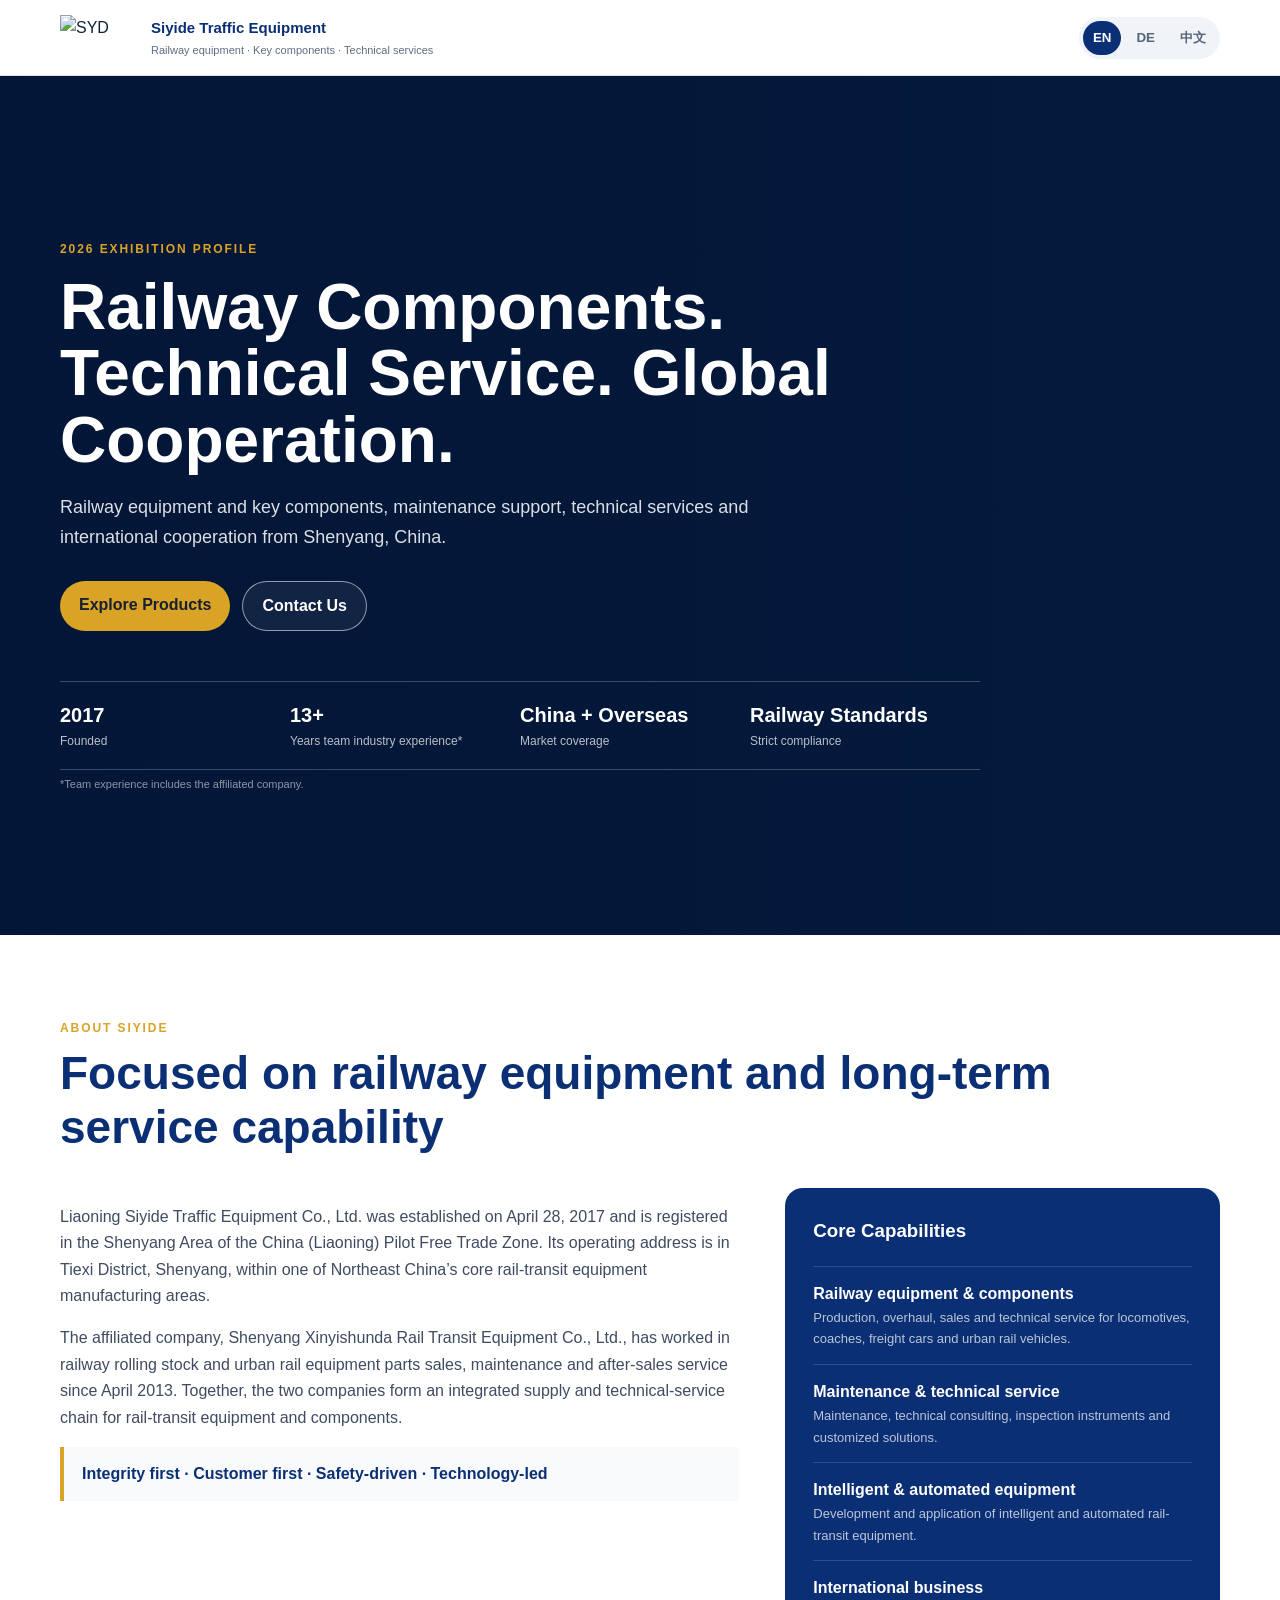
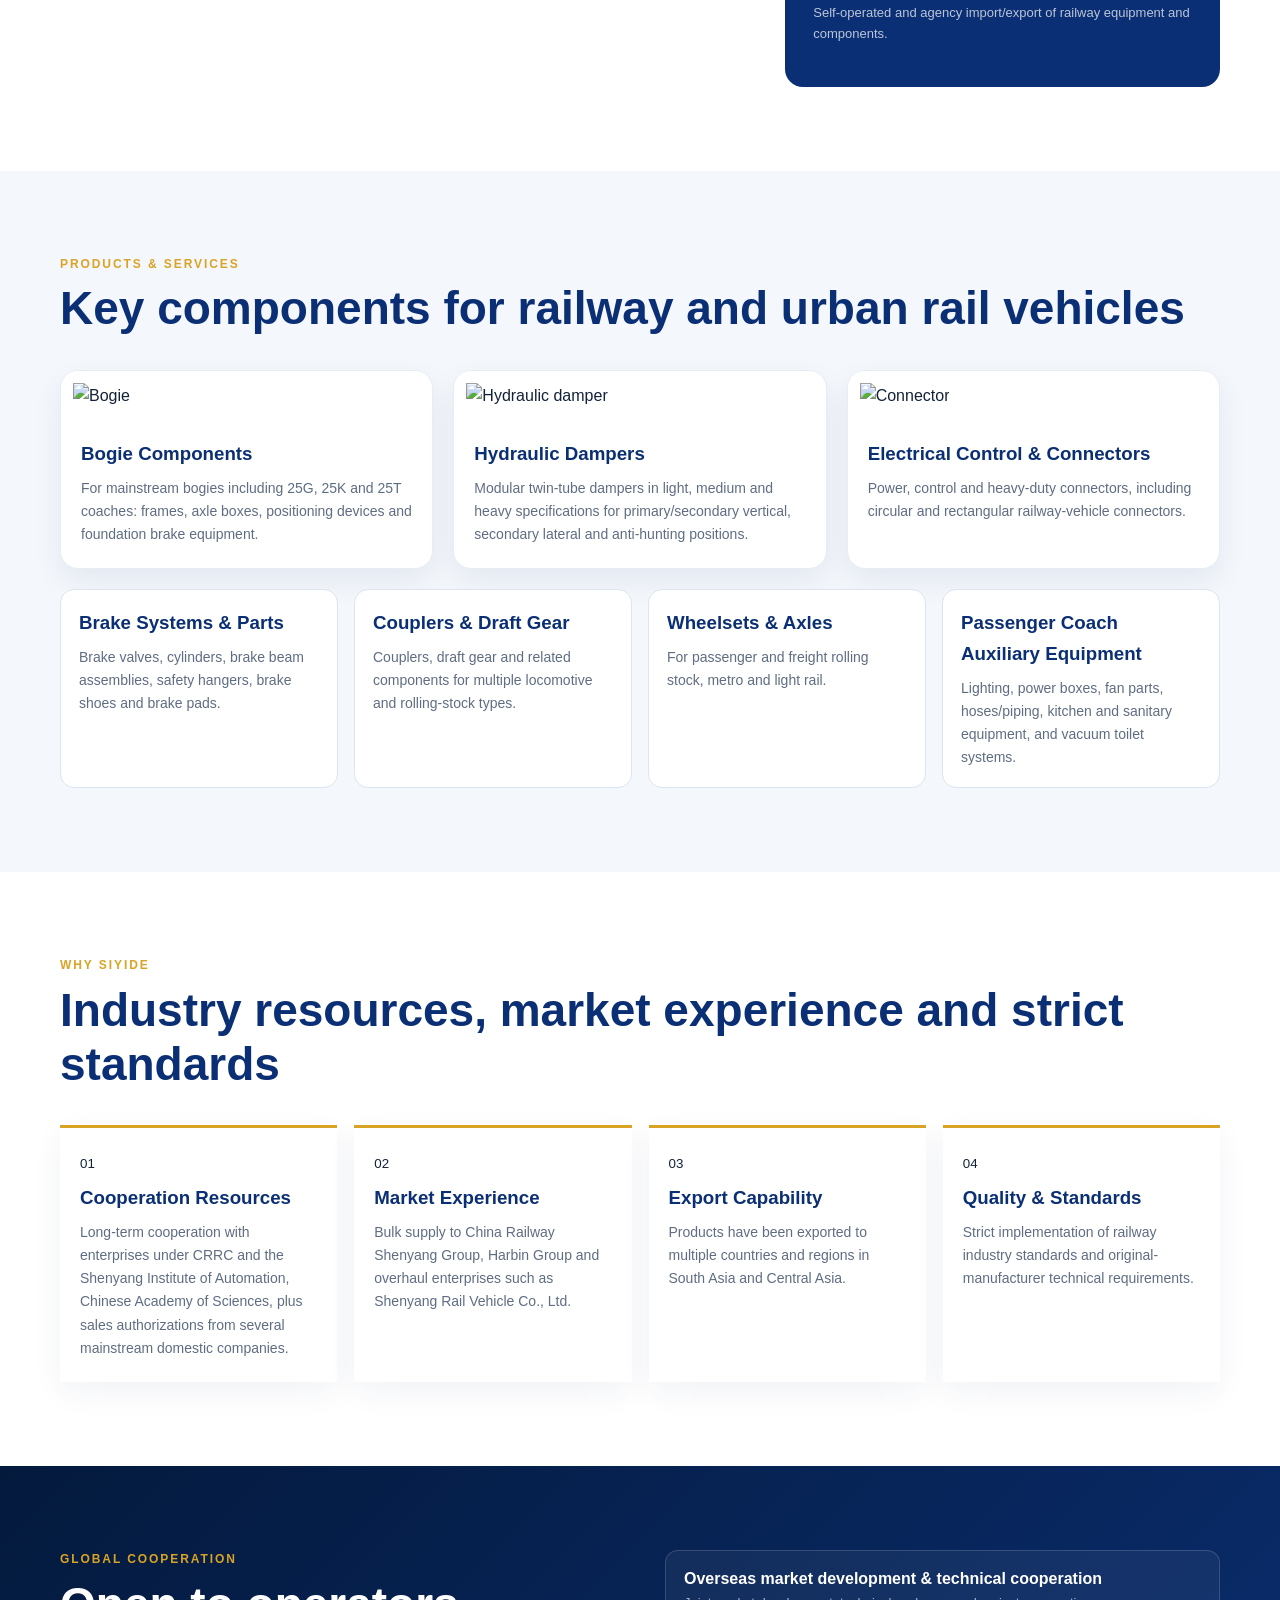
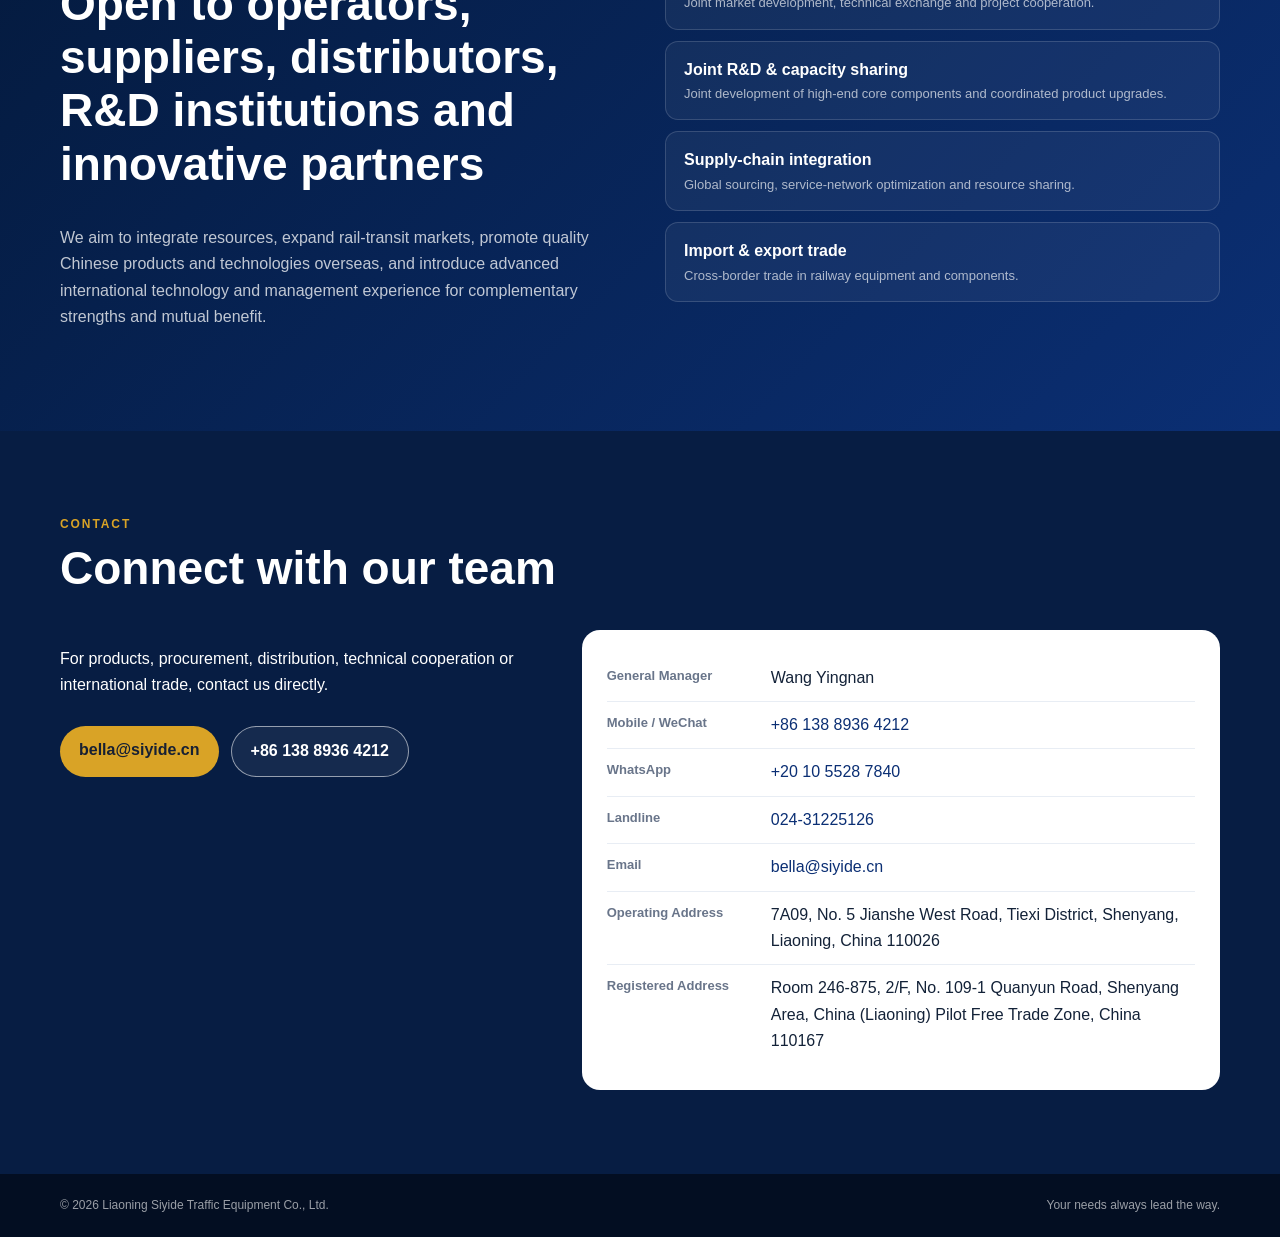
==== expo-siyide-v2/index.html @ 3aad47e4 "Create fully redesigned trilingual Siyide expo preview" ====
<!doctype html><html lang="en"><head><meta charset="utf-8"><meta name="viewport" content="width=device-width,initial-scale=1"><meta name="description" content="Liaoning Siyide Transportation Equipment Co., Ltd. exhibition microsite"><title>SYD | Exhibition Microsite</title><style>:root{--navy:#0b2f74;--navy-deep:#071a43;--gold:#d9a326;--soft:#f4f7fb;--line:#dce4f0;--ink:#132238;--muted:#5f6d82;--white:#fff;--radius:22px;--shadow:0 18px 48px rgba(10,36,84,.10)}*{box-sizing:border-box}html{scroll-behavior:smooth}body{margin:0;font-family:Arial,"Segoe UI","Noto Sans",sans-serif;color:var(--ink);line-height:1.65;background:#fff}a{color:inherit;text-decoration:none}.wrap{width:min(1160px,calc(100% - 40px));margin:auto}.top{height:76px;position:sticky;top:0;z-index:30;display:flex;align-items:center;justify-content:space-between;padding:0 max(20px,calc((100vw - 1160px)/2));background:rgba(255,255,255,.94);backdrop-filter:blur(14px);border-bottom:1px solid var(--line)}.brand{display:flex;align-items:center;gap:13px}.brand img{width:78px;height:46px;object-fit:contain}.brand strong{display:block;color:var(--navy);font-size:15px}.brand small{display:block;color:var(--muted);font-size:11px}.langs{display:flex;gap:5px;background:#f0f3f8;padding:4px;border-radius:999px}.langs button{border:0;background:transparent;padding:8px 10px;border-radius:999px;font-weight:700;color:#56647a;cursor:pointer}.langs button.active{background:var(--navy);color:#fff}.hero{min-height:690px;position:relative;display:flex;align-items:center;color:#fff;background:var(--navy2,#041a3d);overflow:hidden}.hero:before{content:"";position:absolute;inset:0;background:url('assets/hero.jpg') center/cover no-repeat}.hero:after{content:"";position:absolute;inset:0;background:linear-gradient(90deg,rgba(3,22,55,.92),rgba(3,22,55,.70) 45%,rgba(3,22,55,.12) 82%)}.hero .wrap{position:relative;z-index:2;padding:80px 0 55px}.eyebrow,.kicker{font-size:12px;letter-spacing:.16em;font-weight:800;color:var(--gold)}h1{font-size:clamp(42px,5vw,70px);line-height:1.04;max-width:780px;margin:14px 0 20px}.lead{max-width:700px;font-size:18px;color:rgba(255,255,255,.86)}.actions{display:flex;gap:12px;flex-wrap:wrap;margin-top:28px}.btn{display:inline-block;padding:11px 19px;border-radius:999px;font-weight:800}.btn.primary{background:var(--gold);color:#172033}.btn.ghost{border:1px solid rgba(255,255,255,.55);color:#fff;background:rgba(255,255,255,.06)}.facts{margin-top:50px;display:grid;grid-template-columns:repeat(4,1fr);max-width:920px;border-top:1px solid rgba(255,255,255,.22);border-bottom:1px solid rgba(255,255,255,.22)}.facts div{padding:17px 12px 17px 0}.facts b,.facts span{display:block}.facts b{font-size:20px}.facts span{font-size:12px;color:rgba(255,255,255,.72)}.note{font-size:11px;color:rgba(255,255,255,.55)}section{padding:84px 0}.soft{background:var(--soft)}.section-head{margin-bottom:34px}.section-head h2{font-size:clamp(30px,4vw,46px);line-height:1.16;color:var(--navy);margin:8px 0 0}.about{display:grid;grid-template-columns:1.25fr .8fr;gap:46px}.about p{color:#3f4b60;font-size:16px}.quote{border-left:4px solid var(--gold);padding:14px 18px;background:#f8fafc;color:var(--navy)!important;font-weight:800}.cap{background:var(--navy);color:#fff;border-radius:18px;padding:28px}.cap h3{margin-top:0}.cap div{padding:14px 0;border-top:1px solid rgba(255,255,255,.15)}.cap b,.cap span{display:block}.cap span{font-size:13px;color:rgba(255,255,255,.72)}.products{display:grid;grid-template-columns:repeat(3,1fr);gap:20px}.product{background:#fff;border:1px solid #e7edf5;border-radius:18px;overflow:hidden;box-shadow:0 12px 30px rgba(8,45,107,.07)}.product img{width:100%;height:235px;object-fit:contain;padding:12px;background:#fff}.product .txt{padding:18px 20px 22px}.product h3,.mini h3{color:var(--navy);margin:0 0 7px}.product p,.mini p{margin:0;color:var(--muted);font-size:14px}.minis{display:grid;grid-template-columns:repeat(4,1fr);gap:16px;margin-top:20px}.mini{background:#fff;border:1px solid var(--line);border-radius:14px;padding:18px}.why{display:grid;grid-template-columns:repeat(4,1fr);gap:17px}.why article{border-top:3px solid var(--gold);padding:22px 20px;background:#fff;box-shadow:0 10px 28px rgba(8,45,107,.06)}.why h3{color:var(--navy);margin:7px 0}.why p{color:var(--muted);font-size:14px;margin:0}.coop{background:linear-gradient(135deg,#041a3d,var(--navy));color:#fff}.coop .section-head h2{color:#fff}.coop-grid{display:grid;grid-template-columns:1fr 1fr;gap:50px}.coop p{color:rgba(255,255,255,.75)}.coop-list div{padding:15px 18px;border:1px solid rgba(255,255,255,.15);border-radius:13px;margin-bottom:11px;background:rgba(255,255,255,.05)}.coop-list b,.coop-list span{display:block}.coop-list span{color:rgba(255,255,255,.66);font-size:13px}.contact{background:#071d43;color:#fff}.contact .section-head h2{color:#fff}.contact-grid{display:grid;grid-template-columns:.85fr 1.15fr;gap:50px}.contact-card{background:#fff;color:var(--ink);border-radius:18px;padding:25px}.contact-card div{display:grid;grid-template-columns:150px 1fr;gap:14px;padding:10px 0;border-bottom:1px solid #e8edf4}.contact-card div:last-child{border-bottom:0}.contact-card b{font-size:13px;color:#69758a}.contact-card a{color:var(--navy)}footer{background:#030e22;color:rgba(255,255,255,.6);padding:22px 0;font-size:12px}.footer{display:flex;justify-content:space-between;gap:20px}@media(max-width:900px){.about,.coop-grid,.contact-grid{grid-template-columns:1fr}.products{grid-template-columns:1fr}.minis,.why{grid-template-columns:repeat(2,1fr)}.facts{grid-template-columns:repeat(2,1fr)}}@media(max-width:620px){.wrap{width:min(100% - 28px,1160px)}.top{height:66px;padding:0 14px}.brand img{width:58px}.brand small{display:none}.brand strong{font-size:12px}.langs button{font-size:12px;padding:7px 8px}.hero{min-height:720px}.hero .wrap{padding:68px 0 42px}h1{font-size:40px}.lead{font-size:16px}.minis,.why{grid-template-columns:1fr}.contact-card div{grid-template-columns:1fr;gap:2px}.footer{flex-direction:column}.hero:before{background-position:64% center}}</style></head><body><header class="top"><a class="brand" href="#top"><img src="assets/logo.jpg" alt="SYD"><span><strong data-t="companyShort">Siyide Traffic Equipment</strong><small data-t="tag">Railway equipment · Key components · Technical services</small></span></a><div class="langs"><button data-lang="en">EN</button><button data-lang="de">DE</button><button data-lang="zh">中文</button></div></header><main id="top"><section class="hero"><div class="wrap"><div class="eyebrow" data-t="expo">2026 EXHIBITION PROFILE</div><h1 data-t="hero">Railway Components.<br>Technical Service. Global Cooperation.</h1><p class="lead" data-t="lead">Railway equipment and key components, maintenance support, technical services and international cooperation from Shenyang, China.</p><div class="actions"><a class="btn primary" href="#products" data-t="productsBtn">Explore Products</a><a class="btn ghost" href="#contact" data-t="contactBtn">Contact Us</a></div><div class="facts"><div><b>2017</b><span data-t="founded">Founded</span></div><div><b>13+</b><span data-t="experience">Years team industry experience*</span></div><div><b data-t="marketsV">China + Overseas</b><span data-t="markets">Market coverage</span></div><div><b data-t="standardsV">Railway Standards</b><span data-t="standards">Strict compliance</span></div></div><small class="note" data-t="factNote">*Team experience includes the affiliated company.</small></div></section><section><div class="wrap"><div class="section-head"><div class="kicker" data-t="aboutK">ABOUT SIYIDE</div><h2 data-t="aboutH">Focused on railway equipment and long-term service capability</h2></div><div class="about"><div><p data-t="about1">Liaoning Siyide Traffic Equipment Co., Ltd. was established on April 28, 2017 and is registered in the Shenyang Area of the China (Liaoning) Pilot Free Trade Zone. Its operating address is in Tiexi District, Shenyang, within one of Northeast China’s core rail-transit equipment manufacturing areas.</p><p data-t="about2">The affiliated company, Shenyang Xinyishunda Rail Transit Equipment Co., Ltd., has worked in railway rolling stock and urban rail equipment parts sales, maintenance and after-sales service since April 2013. Together, the two companies form an integrated supply and technical-service chain for rail-transit equipment and components.</p><p class="quote" data-t="philosophy">Integrity first · Customer first · Safety-driven · Technology-led</p></div><div class="cap"><h3 data-t="capH">Core Capabilities</h3><div><b data-t="cap1">Railway equipment & components</b><span data-t="cap1d">Production, overhaul, sales and technical service for locomotives, coaches, freight cars and urban rail vehicles.</span></div><div><b data-t="cap2">Maintenance & technical service</b><span data-t="cap2d">Maintenance, technical consulting, inspection instruments and customized solutions.</span></div><div><b data-t="cap3">Intelligent & automated equipment</b><span data-t="cap3d">Development and application of intelligent and automated rail-transit equipment.</span></div><div><b data-t="cap4">International business</b><span data-t="cap4d">Self-operated and agency import/export of railway equipment and components.</span></div></div></div></div></section><section class="soft" id="products"><div class="wrap"><div class="section-head"><div class="kicker" data-t="prodK">PRODUCTS & SERVICES</div><h2 data-t="prodH">Key components for railway and urban rail vehicles</h2></div><div class="products"><article class="product"><img src="assets/bogie.jpg" alt="Bogie"><div class="txt"><h3 data-t="bogie">Bogie Components</h3><p data-t="bogieD">For mainstream bogies including 25G, 25K and 25T coaches: frames, axle boxes, positioning devices and foundation brake equipment.</p></div></article><article class="product"><img src="assets/damper.jpg" alt="Hydraulic damper"><div class="txt"><h3 data-t="damper">Hydraulic Dampers</h3><p data-t="damperD">Modular twin-tube dampers in light, medium and heavy specifications for primary/secondary vertical, secondary lateral and anti-hunting positions.</p></div></article><article class="product"><img src="assets/connector.jpg" alt="Connector"><div class="txt"><h3 data-t="connector">Electrical Control & Connectors</h3><p data-t="connectorD">Power, control and heavy-duty connectors, including circular and rectangular railway-vehicle connectors.</p></div></article></div><div class="minis"><article class="mini"><h3 data-t="brake">Brake Systems & Parts</h3><p data-t="brakeD">Brake valves, cylinders, brake beam assemblies, safety hangers, brake shoes and brake pads.</p></article><article class="mini"><h3 data-t="coupler">Couplers & Draft Gear</h3><p data-t="couplerD">Couplers, draft gear and related components for multiple locomotive and rolling-stock types.</p></article><article class="mini"><h3 data-t="wheel">Wheelsets & Axles</h3><p data-t="wheelD">For passenger and freight rolling stock, metro and light rail.</p></article><article class="mini"><h3 data-t="aux">Passenger Coach Auxiliary Equipment</h3><p data-t="auxD">Lighting, power boxes, fan parts, hoses/piping, kitchen and sanitary equipment, and vacuum toilet systems.</p></article></div></div></section><section><div class="wrap"><div class="section-head"><div class="kicker" data-t="whyK">WHY SIYIDE</div><h2 data-t="whyH">Industry resources, market experience and strict standards</h2></div><div class="why"><article><small>01</small><h3 data-t="why1">Cooperation Resources</h3><p data-t="why1d">Long-term cooperation with enterprises under CRRC and the Shenyang Institute of Automation, Chinese Academy of Sciences, plus sales authorizations from several mainstream domestic companies.</p></article><article><small>02</small><h3 data-t="why2">Market Experience</h3><p data-t="why2d">Bulk supply to China Railway Shenyang Group, Harbin Group and overhaul enterprises such as Shenyang Rail Vehicle Co., Ltd.</p></article><article><small>03</small><h3 data-t="why3">Export Capability</h3><p data-t="why3d">Products have been exported to multiple countries and regions in South Asia and Central Asia.</p></article><article><small>04</small><h3 data-t="why4">Quality & Standards</h3><p data-t="why4d">Strict implementation of railway industry standards and original-manufacturer technical requirements.</p></article></div></div></section><section class="coop" id="cooperation"><div class="wrap coop-grid"><div><div class="section-head"><div class="kicker" data-t="coopK">GLOBAL COOPERATION</div><h2 data-t="coopH">Open to operators, suppliers, distributors, R&D institutions and innovative partners</h2></div><p data-t="coopLead">We aim to integrate resources, expand rail-transit markets, promote quality Chinese products and technologies overseas, and introduce advanced international technology and management experience for complementary strengths and mutual benefit.</p></div><div class="coop-list"><div><b data-t="coop1">Overseas market development & technical cooperation</b><span data-t="coop1d">Joint market development, technical exchange and project cooperation.</span></div><div><b data-t="coop2">Joint R&D & capacity sharing</b><span data-t="coop2d">Joint development of high-end core components and coordinated product upgrades.</span></div><div><b data-t="coop3">Supply-chain integration</b><span data-t="coop3d">Global sourcing, service-network optimization and resource sharing.</span></div><div><b data-t="coop4">Import & export trade</b><span data-t="coop4d">Cross-border trade in railway equipment and components.</span></div></div></div></section><section class="contact" id="contact"><div class="wrap"><div class="section-head"><div class="kicker" data-t="contactK">CONTACT</div><h2 data-t="contactH">Connect with our team</h2></div><div class="contact-grid"><div><p data-t="contactLead">For products, procurement, distribution, technical cooperation or international trade, contact us directly.</p><div class="actions"><a class="btn primary" href="mailto:bella@siyide.cn">bella@siyide.cn</a><a class="btn ghost" href="tel:+8613889364212">+86 138 8936 4212</a></div></div><div class="contact-card"><div><b data-t="gm">General Manager</b><span data-t="gmV">Wang Yingnan</span></div><div><b data-t="mobile">Mobile / WeChat</b><a href="tel:+8613889364212">+86 138 8936 4212</a></div><div><b>WhatsApp</b><a href="https://wa.me/201055287840">+20 10 5528 7840</a></div><div><b data-t="landline">Landline</b><a href="tel:+862431225126">024-31225126</a></div><div><b data-t="email">Email</b><a href="mailto:bella@siyide.cn">bella@siyide.cn</a></div><div><b data-t="opAddr">Operating Address</b><span data-t="opAddrV">7A09, No. 5 Jianshe West Road, Tiexi District, Shenyang, Liaoning, China 110026</span></div><div><b data-t="regAddr">Registered Address</b><span data-t="regAddrV">Room 246-875, 2/F, No. 109-1 Quanyun Road, Shenyang Area, China (Liaoning) Pilot Free Trade Zone, China 110167</span></div></div></div></div></section></main><footer><div class="wrap footer"><span>© 2026 Liaoning Siyide Traffic Equipment Co., Ltd.</span><span data-t="footer">Your needs always lead the way.</span></div></footer><script>const T={en:{companyShort:'Siyide Traffic Equipment',tag:'Railway equipment · Key components · Technical services',expo:'2026 EXHIBITION PROFILE',hero:'Railway Components.<br>Technical Service. Global Cooperation.',lead:'Railway equipment and key components, maintenance support, technical services and international cooperation from Shenyang, China.',productsBtn:'Explore Products',contactBtn:'Contact Us',founded:'Founded',experience:'Years team industry experience*',marketsV:'China + Overseas',markets:'Market coverage',standardsV:'Railway Standards',standards:'Strict compliance',factNote:'*Team experience includes the affiliated company.',aboutK:'ABOUT SIYIDE',aboutH:'Focused on railway equipment and long-term service capability',about1:'Liaoning Siyide Traffic Equipment Co., Ltd. was established on April 28, 2017 and is registered in the Shenyang Area of the China (Liaoning) Pilot Free Trade Zone. Its operating address is in Tiexi District, Shenyang, within one of Northeast China’s core rail-transit equipment manufacturing areas.',about2:'The affiliated company, Shenyang Xinyishunda Rail Transit Equipment Co., Ltd., has worked in railway rolling stock and urban rail equipment parts sales, maintenance and after-sales service since April 2013. Together, the two companies form an integrated supply and technical-service chain for rail-transit equipment and components.',philosophy:'Integrity first · Customer first · Safety-driven · Technology-led',capH:'Core Capabilities',cap1:'Railway equipment & components',cap1d:'Production, overhaul, sales and technical service for locomotives, coaches, freight cars and urban rail vehicles.',cap2:'Maintenance & technical service',cap2d:'Maintenance, technical consulting, inspection instruments and customized solutions.',cap3:'Intelligent & automated equipment',cap3d:'Development and application of intelligent and automated rail-transit equipment.',cap4:'International business',cap4d:'Self-operated and agency import/export of railway equipment and components.',prodK:'PRODUCTS & SERVICES',prodH:'Key components for railway and urban rail vehicles',bogie:'Bogie Components',bogieD:'For mainstream bogies including 25G, 25K and 25T coaches: frames, axle boxes, positioning devices and foundation brake equipment.',damper:'Hydraulic Dampers',damperD:'Modular twin-tube dampers in light, medium and heavy specifications for primary/secondary vertical, secondary lateral and anti-hunting positions.',connector:'Electrical Control & Connectors',connectorD:'Power, control and heavy-duty connectors, including circular and rectangular railway-vehicle connectors.',brake:'Brake Systems & Parts',brakeD:'Brake valves, cylinders, brake beam assemblies, safety hangers, brake shoes and brake pads.',coupler:'Couplers & Draft Gear',couplerD:'Couplers, draft gear and related components for multiple locomotive and rolling-stock types.',wheel:'Wheelsets & Axles',wheelD:'For passenger and freight rolling stock, metro and light rail.',aux:'Passenger Coach Auxiliary Equipment',auxD:'Lighting, power boxes, fan parts, hoses/piping, kitchen and sanitary equipment, and vacuum toilet systems.',whyK:'WHY SIYIDE',whyH:'Industry resources, market experience and strict standards',why1:'Cooperation Resources',why1d:'Long-term cooperation with enterprises under CRRC and the Shenyang Institute of Automation, Chinese Academy of Sciences, plus sales authorizations from several mainstream domestic companies.',why2:'Market Experience',why2d:'Bulk supply to China Railway Shenyang Group, Harbin Group and overhaul enterprises such as Shenyang Rail Vehicle Co., Ltd.',why3:'Export Capability',why3d:'Products have been exported to multiple countries and regions in South Asia and Central Asia.',why4:'Quality & Standards',why4d:'Strict implementation of railway industry standards and original-manufacturer technical requirements.',coopK:'GLOBAL COOPERATION',coopH:'Open to operators, suppliers, distributors, R&D institutions and innovative partners',coopLead:'We aim to integrate resources, expand rail-transit markets, promote quality Chinese products and technologies overseas, and introduce advanced international technology and management experience for complementary strengths and mutual benefit.',coop1:'Overseas market development & technical cooperation',coop1d:'Joint market development, technical exchange and project cooperation.',coop2:'Joint R&D & capacity sharing',coop2d:'Joint development of high-end core components and coordinated product upgrades.',coop3:'Supply-chain integration',coop3d:'Global sourcing, service-network optimization and resource sharing.',coop4:'Import & export trade',coop4d:'Cross-border trade in railway equipment and components.',contactK:'CONTACT',contactH:'Connect with our team',contactLead:'For products, procurement, distribution, technical cooperation or international trade, contact us directly.',gm:'General Manager',gmV:'Wang Yingnan',mobile:'Mobile / WeChat',landline:'Landline',email:'Email',opAddr:'Operating Address',opAddrV:'7A09, No. 5 Jianshe West Road, Tiexi District, Shenyang, Liaoning, China 110026',regAddr:'Registered Address',regAddrV:'Room 246-875, 2/F, No. 109-1 Quanyun Road, Shenyang Area, China (Liaoning) Pilot Free Trade Zone, China 110167',footer:'Your needs always lead the way.'},de:{companyShort:'Siyide Verkehrsausrüstung',tag:'Schienenverkehr · Kernkomponenten · Technischer Service',expo:'MESSEPROFIL 2026',hero:'Bahnkomponenten.<br>Technischer Service. Internationale Zusammenarbeit.',lead:'Bahnausrüstung und Kernkomponenten, Instandhaltungsunterstützung, technische Dienstleistungen und internationale Zusammenarbeit aus Shenyang, China.',productsBtn:'Produkte ansehen',contactBtn:'Kontakt',founded:'Gegründet',experience:'Jahre Branchenerfahrung im Team*',marketsV:'China + Ausland',markets:'Marktabdeckung',standardsV:'Bahnstandards',standards:'Strikte Einhaltung',factNote:'*Einschließlich der Erfahrung des verbundenen Unternehmens.',aboutK:'ÜBER SIYIDE',aboutH:'Fokus auf Bahnausrüstung und langfristige Servicekompetenz',about1:'Liaoning Siyide Traffic Equipment Co., Ltd. wurde am 28. April 2017 gegründet und ist im Teilgebiet Shenyang der Pilot-Freihandelszone China (Liaoning) registriert. Der Betriebsstandort befindet sich im Bezirk Tiexi in Shenyang, einem Kerngebiet der Schienenverkehrsausrüstungsindustrie Nordostchinas.',about2:'Das verbundene Unternehmen Shenyang Xinyishunda Rail Transit Equipment Co., Ltd. ist seit April 2013 auf Vertrieb, Wartung und After-Sales-Service für Eisenbahnfahrzeuge sowie Komponenten des städtischen Schienenverkehrs spezialisiert. Gemeinsam bilden beide Unternehmen eine integrierte Liefer- und technische Servicekette.',philosophy:'Integrität zuerst · Kunde zuerst · Sicherheit als Antrieb · Technologieführerschaft',capH:'Kernkompetenzen',cap1:'Bahnausrüstung & Komponenten',cap1d:'Produktion, Instandsetzung, Vertrieb und technische Dienstleistungen für Lokomotiven, Reisezugwagen, Güterwagen und Stadtbahnfahrzeuge.',cap2:'Instandhaltung & technischer Service',cap2d:'Wartung, technische Beratung, Prüfgeräte und kundenspezifische Lösungen.',cap3:'Intelligente & automatisierte Ausrüstung',cap3d:'Entwicklung und Anwendung intelligenter und automatisierter Schienenverkehrsausrüstung.',cap4:'Internationales Geschäft',cap4d:'Eigen- und Agenturimport/-export von Bahnausrüstung und Komponenten.',prodK:'PRODUKTE & DIENSTLEISTUNGEN',prodH:'Kernkomponenten für Eisenbahn- und Stadtbahnfahrzeuge',bogie:'Drehgestellkomponenten',bogieD:'Für gängige Drehgestelle der Reisezugwagen 25G, 25K und 25T: Rahmen, Achslagergehäuse, Führungseinrichtungen und Grundbremsausrüstung.',damper:'Hydraulikdämpfer',damperD:'Modulare Zweirohrdämpfer in leichter, mittlerer und schwerer Ausführung für Primär-/Sekundär-Vertikal-, Sekundär-Quer- und Schlingerdämpfung.',connector:'Elektrische Steuerung & Steckverbinder',connectorD:'Leistungs-, Steuer- und Hochlaststeckverbinder einschließlich runder und rechteckiger Steckverbinder für Schienenfahrzeuge.',brake:'Bremssysteme & Teile',brakeD:'Bremsventile, Bremszylinder, Bremsbalkenbaugruppen, Sicherungsaufhängungen, Bremssohlen und Bremsbeläge.',coupler:'Kupplungen & Zug-/Stoßeinrichtungen',couplerD:'Kupplungen, Zug-/Stoßeinrichtungen und zugehörige Komponenten für verschiedene Schienenfahrzeugtypen.',wheel:'Radsätze & Achsen',wheelD:'Für Reise- und Güterwagen, Metro und Stadtbahn.',aux:'Hilfsausrüstung für Reisezugwagen',auxD:'Beleuchtung, Stromversorgungskästen, Lüfterteile, Schläuche/Rohrleitungen, Küchen- und Sanitärausrüstung sowie Vakuumtoiletten.',whyK:'WARUM SIYIDE',whyH:'Branchenressourcen, Markterfahrung und strenge Standards',why1:'Kooperationsressourcen',why1d:'Langfristige Zusammenarbeit mit Unternehmen der CRRC-Gruppe und dem Shenyang Institute of Automation der Chinesischen Akademie der Wissenschaften sowie Vertriebsautorisierungen mehrerer führender chinesischer Unternehmen.',why2:'Markterfahrung',why2d:'Serienlieferungen an China Railway Shenyang Group, Harbin Group sowie Instandsetzungsunternehmen wie Shenyang Rail Vehicle Co., Ltd.',why3:'Exportkompetenz',why3d:'Produkte wurden in mehrere Länder und Regionen Süd- und Zentralasiens exportiert.',why4:'Qualität & Standards',why4d:'Strikte Umsetzung der Bahnindustrienormen und technischen Anforderungen der Originalhersteller.',coopK:'INTERNATIONALE ZUSAMMENARBEIT',coopH:'Offen für Betreiber, Zulieferer, Händler, F&E-Institute und innovative Partner',coopLead:'Wir möchten Ressourcen bündeln, Schienenverkehrsmärkte gemeinsam erschließen, hochwertige chinesische Produkte und Technologien international vermarkten und fortschrittliche ausländische Technologien und Managementerfahrungen einführen.',coop1:'Auslandsmarkt & technische Zusammenarbeit',coop1d:'Gemeinsame Markterschließung, technischer Austausch und Projektkooperation.',coop2:'Gemeinsame F&E & Kapazitätsteilung',coop2d:'Gemeinsame Entwicklung hochwertiger Kernkomponenten und koordinierte Produktweiterentwicklung.',coop3:'Integration der Lieferkette',coop3d:'Globale Beschaffung, Optimierung des Servicenetzes und gemeinsame Nutzung von Ressourcen.',coop4:'Import- & Exporthandel',coop4d:'Grenzüberschreitender Handel mit Bahnausrüstung und Komponenten.',contactK:'KONTAKT',contactH:'Kontaktieren Sie unser Team',contactLead:'Für Produkte, Beschaffung, Vertrieb, technische Zusammenarbeit oder internationalen Handel kontaktieren Sie uns direkt.',gm:'Geschäftsführerin',gmV:'Wang Yingnan',mobile:'Mobil / WeChat',landline:'Festnetz',email:'E-Mail',opAddr:'Betriebsanschrift',opAddrV:'7A09, Nr. 5 Jianshe West Road, Bezirk Tiexi, Shenyang, Liaoning, China 110026',regAddr:'Registrierte Anschrift',regAddrV:'Raum 246-875, 2. OG, Nr. 109-1 Quanyun Road, Teilgebiet Shenyang, Pilot-Freihandelszone China (Liaoning), China 110167',footer:'Ihre Anforderungen weisen uns den Weg.'},zh:{companyShort:'辽宁思亿德交通装备有限公司',tag:'轨道交通装备 · 核心部件 · 技术服务',expo:'2026 · 展会企业简介',hero:'轨道交通部件 · 技术服务<br>连接国内与海外合作',lead:'来自中国沈阳的轨道交通装备与关键部件、检修支持、技术服务与国际合作。',productsBtn:'查看产品',contactBtn:'联系我们',founded:'公司成立',experience:'团队行业经验*',marketsV:'国内 + 海外',markets:'市场覆盖',standardsV:'铁路行业标准',standards:'严格执行',factNote:'*团队行业经验含关联公司。',aboutK:'关于思亿德',aboutH:'专注轨道交通装备与长期服务能力',about1:'辽宁思亿德交通装备有限公司成立于2017年4月28日，注册于中国（辽宁）自由贸易试验区沈阳片区，经营地址位于沈阳市铁西区，地处东北轨道交通装备制造核心区。',about2:'关联公司沈阳鑫谊顺达轨道交通设备有限公司自2013年4月起专注铁路机车车辆、城轨装备配件销售、维护及售后服务。两家公司协同构建轨道交通装备配件供应与技术服务链条。',philosophy:'诚信为本 · 客户至上 · 安全驱动 · 技术领先',capH:'核心能力',cap1:'轨道交通装备与配件',cap1d:'生产、检修、销售及技术服务，覆盖铁路机车、客车、货车及城轨车辆。',cap2:'检修维护与技术服务',cap2d:'装备检修维保、技术咨询、检测设备及仪器仪表供应、定制化解决方案。',cap3:'智能化与自动化',cap3d:'轨道交通智能化、自动化装备研发及应用。',cap4:'国际业务',cap4d:'轨道交通装备及配件自营与代理进出口。',prodK:'产品与服务',prodH:'铁路与城市轨道车辆关键部件',bogie:'转向架配件',bogieD:'适配25G、25K、25T型客车等主流转向架，供应构架、轴箱、定位装置、基础制动装置等。',damper:'油压减振器',damperD:'模块化双筒式结构，提供轻、中、重型规格，覆盖一系垂向、二系垂向、二系横向及抗蛇行等部位。',connector:'电气控制与连接器',connectorD:'动力、控制、重载连接器以及圆形、矩形等轨道车辆电连接器。',brake:'制动系统及配件',brakeD:'制动阀、制动缸、制动梁组成、安全吊、闸瓦、闸片等。',coupler:'车钩缓冲装置',couplerD:'适用于各型机车车辆的车钩、缓冲装置及相关部件。',wheel:'轮对及车轴',wheelD:'适用于客车、货车、地铁及轻轨车辆。',aux:'客车辅助设备',auxD:'照明、电源箱、风扇配件、软管管道、厨卫设备、真空集便器等。',whyK:'企业优势',whyH:'行业资源、市场经验与严格标准',why1:'合作资源',why1d:'与中国中车下属企业、中国科学院沈阳自动化研究所长期合作，并获多家国内主流企业销售授权。',why2:'市场经验',why2d:'产品批量供应中国铁路沈阳局、哈尔滨局等铁路局集团公司及沈阳轨道车辆有限公司等高级修企业。',why3:'出口实力',why3d:'产品已出口南亚、中亚等多个国家和地区。',why4:'质量与标准',why4d:'严格执行铁路行业标准及原厂技术要求。',coopK:'全球合作',coopH:'期待与运营商、供应商、经销商、研发机构及创新伙伴合作',coopLead:'期待整合资源，共同开拓轨道交通市场，推动国内优质产品技术对外输出，同时引进海外先进技术与管理经验，实现优势互补、互利共赢。',coop1:'海外市场拓展与技术协作',coop1d:'联合市场开发、技术交流及项目合作。',coop2:'联合研发与产能共享',coop2d:'联合研发高端装备核心零部件，协同推进产品升级。',coop3:'供应链资源整合',coop3d:'整合全球供应链资源，优化服务体系并共享资源。',coop4:'进出口贸易',coop4d:'开展轨道交通装备及配件跨境贸易合作。',contactK:'联系我们',contactH:'与我们的团队取得联系',contactLead:'如需了解产品、采购、经销代理、技术合作或国际贸易，请直接联系我们。',gm:'总经理',gmV:'王英楠',mobile:'手机 / 微信',landline:'公司座机',email:'电子邮箱',opAddr:'经营地址',opAddrV:'中国辽宁省沈阳市铁西区建设西路5号7A09（110026）',regAddr:'注册地址',regAddrV:'中国（辽宁）自由贸易试验区沈阳片区全运路109-1号2层246-875室（110167）',footer:'您的需求，始终引领我们前行。'}};function setLang(l){if(!T[l])l='en';document.documentElement.lang=l==='zh'?'zh-CN':l;document.querySelectorAll('[data-t]').forEach(e=>{const v=T[l][e.dataset.t];if(v!==undefined)e.innerHTML=v});document.querySelectorAll('[data-lang]').forEach(b=>b.classList.toggle('active',b.dataset.lang===l));localStorage.setItem('sydLangV2',l)}document.querySelectorAll('[data-lang]').forEach(b=>b.onclick=()=>setLang(b.dataset.lang));const saved=localStorage.getItem('sydLangV2'),br=(navigator.language||'en').toLowerCase();setLang(saved||(br.startsWith('zh')?'zh':br.startsWith('de')?'de':'en'));</script></body></html>
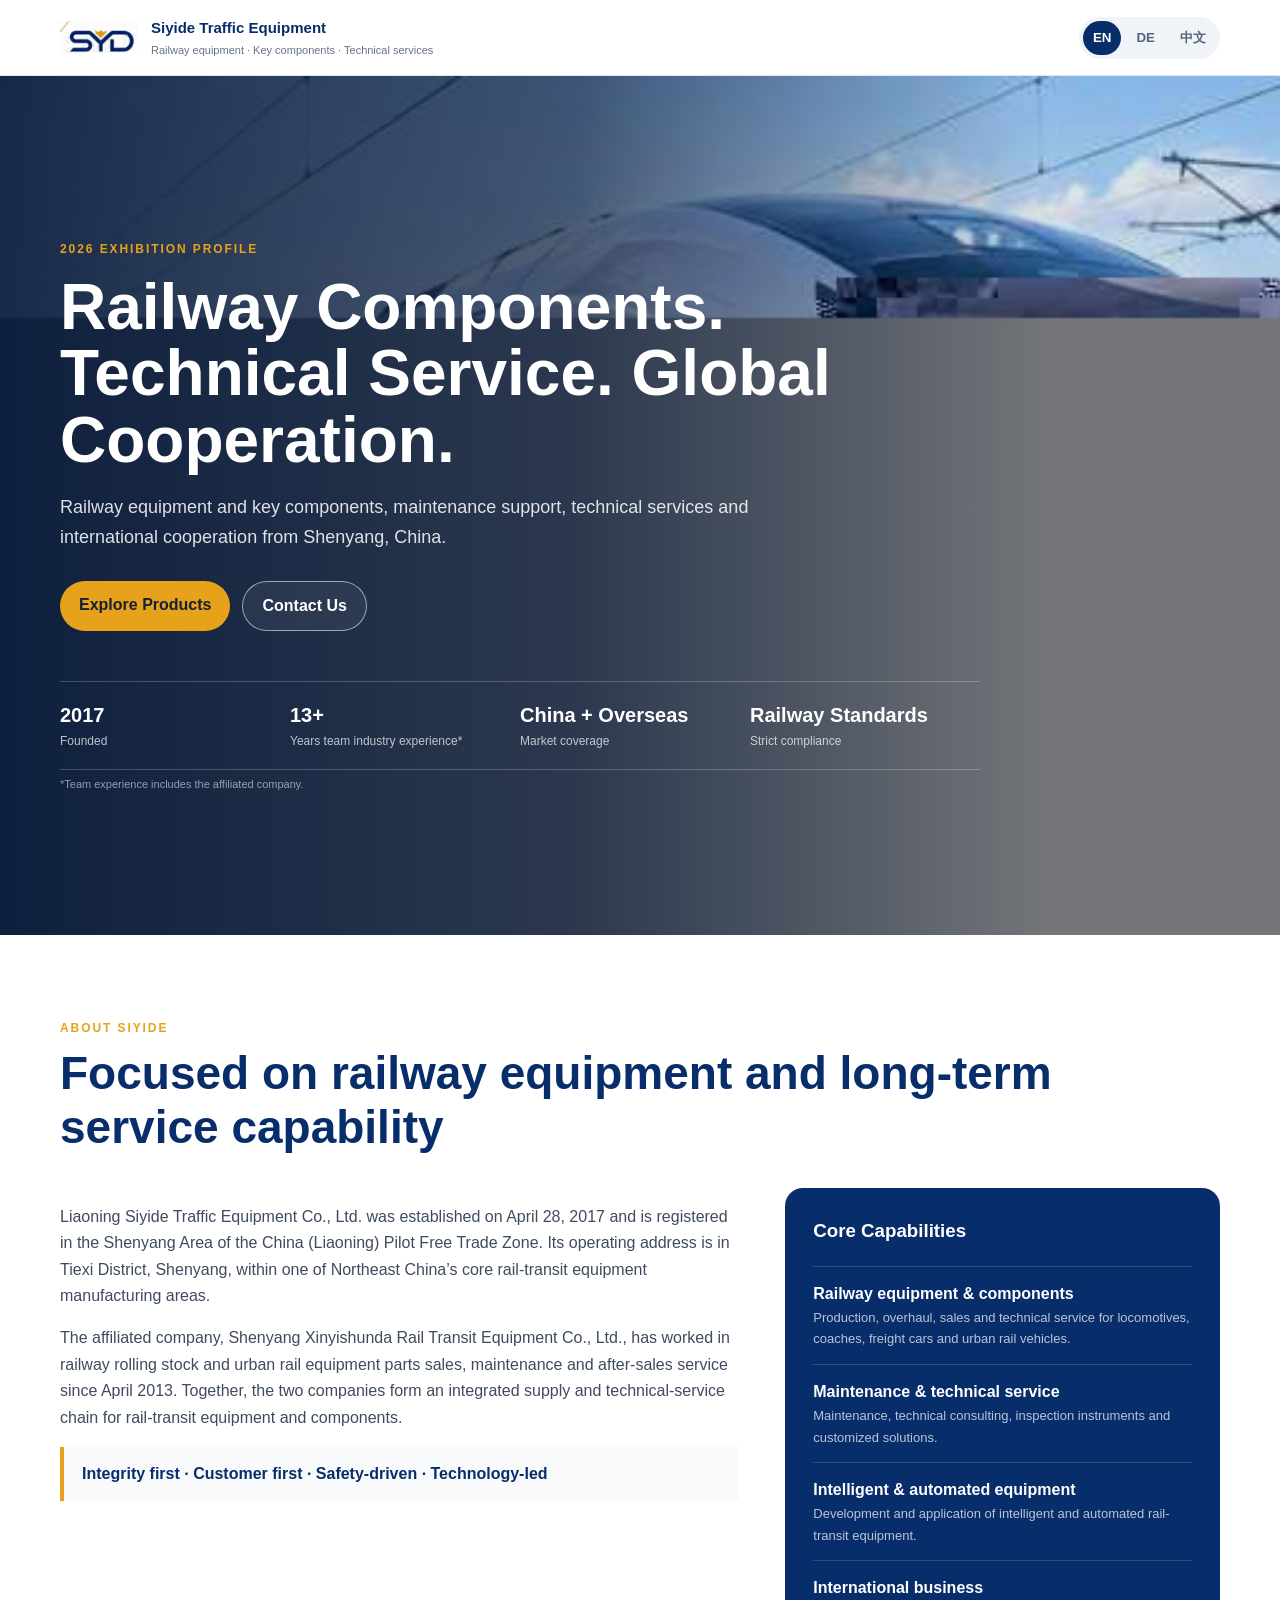
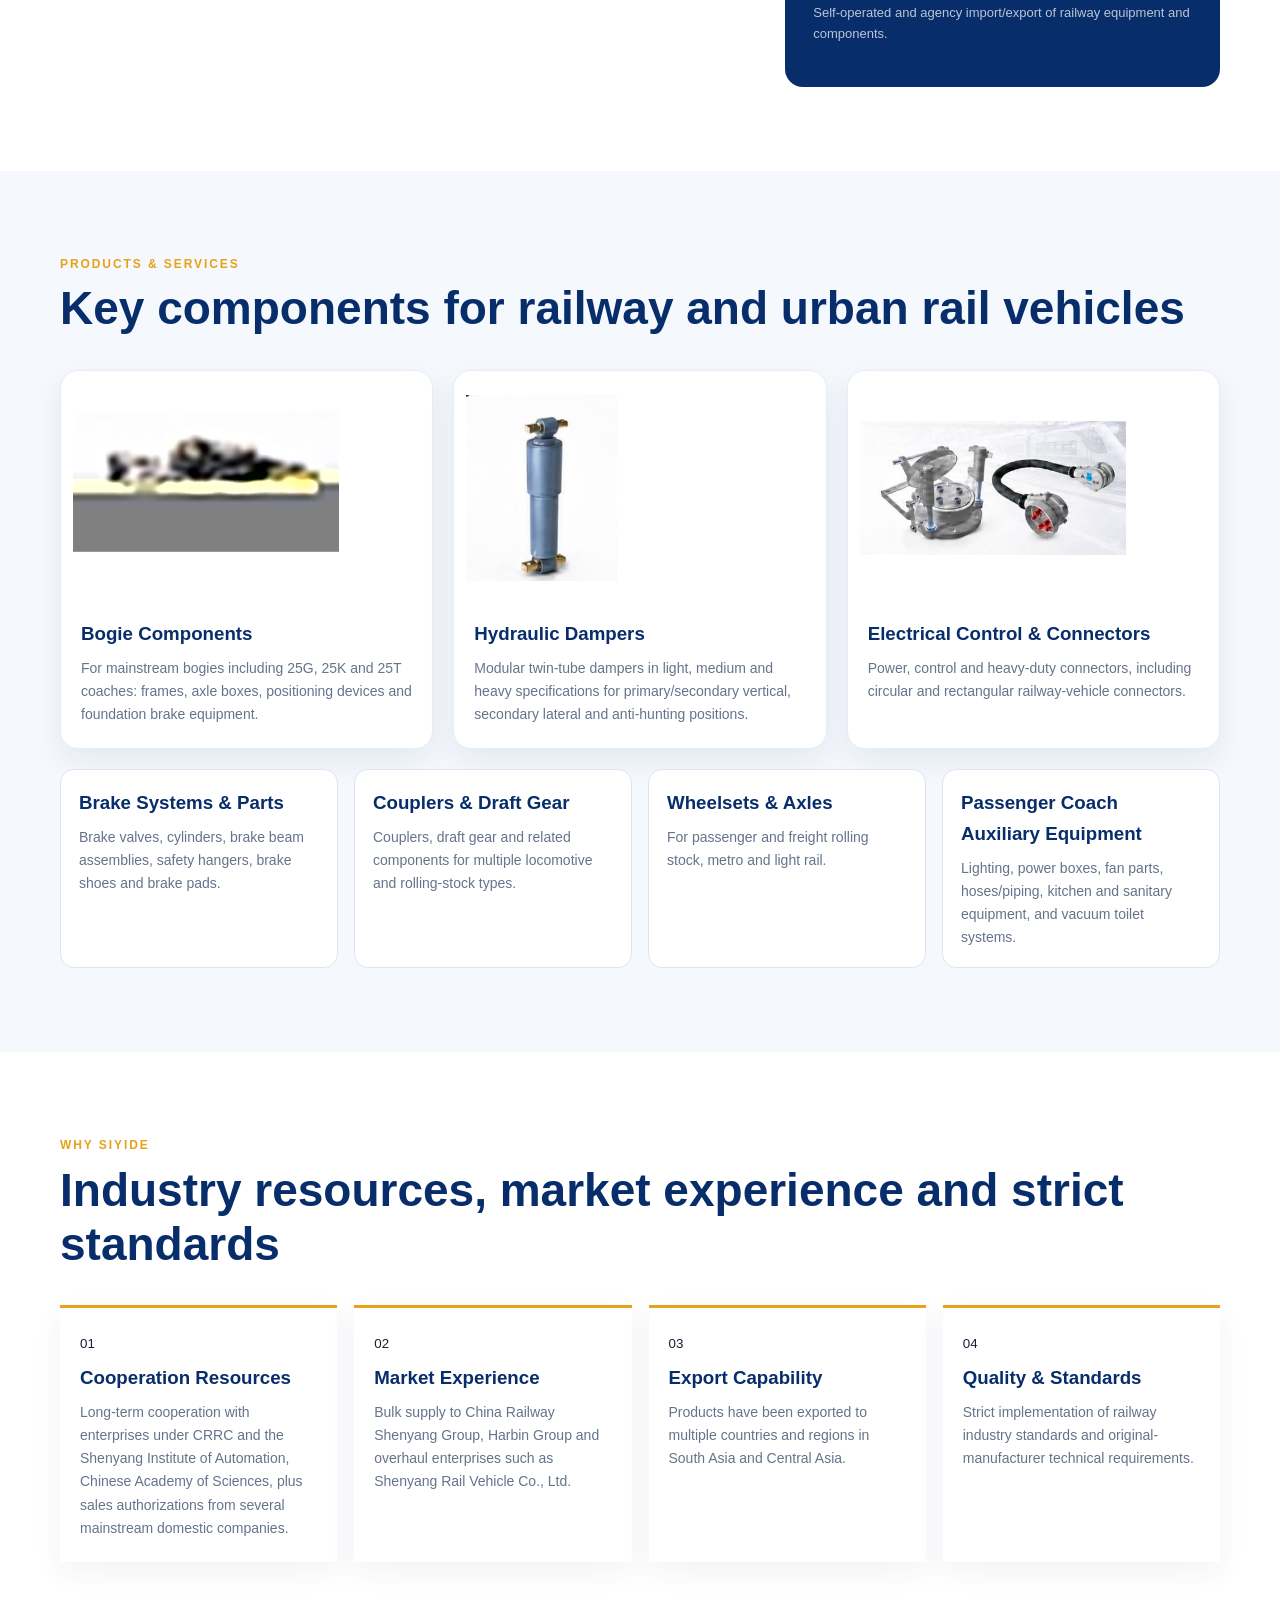
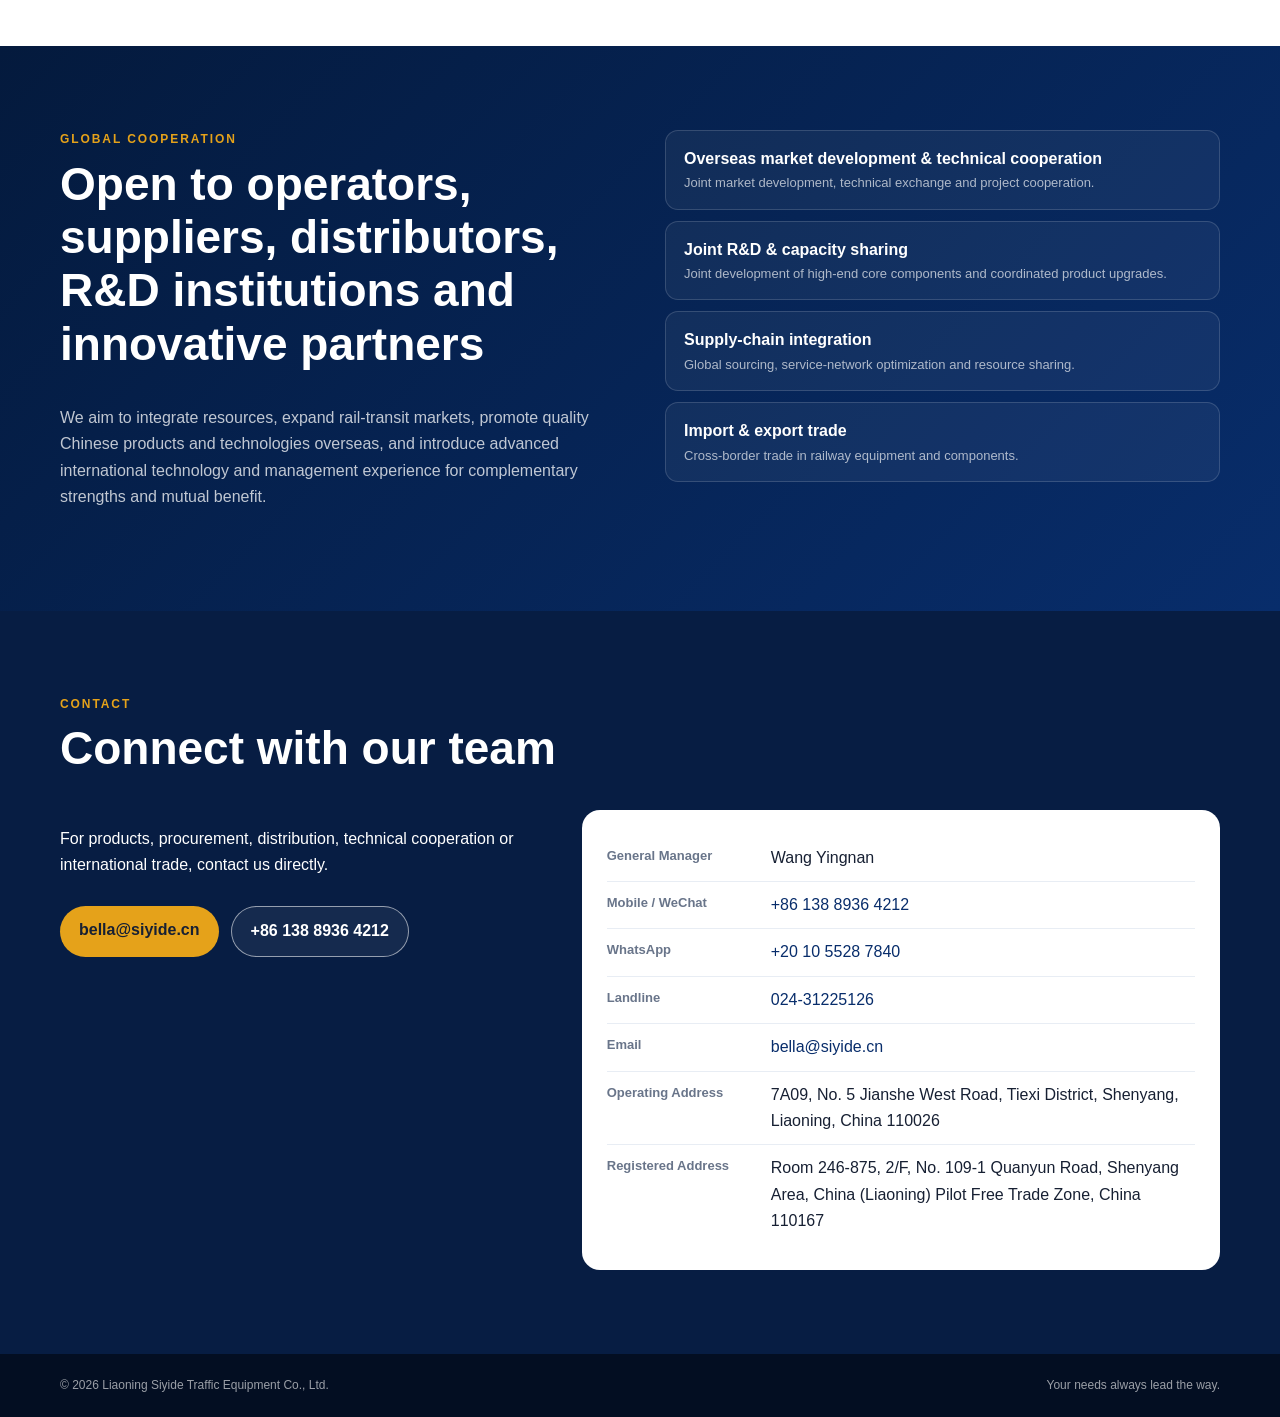
==== commit 588d7b81: "Use root assets and refine image sizing in redesigned expo microsite" ====
--- a/expo-siyide-v2/index.html
+++ b/expo-siyide-v2/index.html
@@ -1 +1,31 @@
-<!doctype html><html lang="en"><head><meta charset="utf-8"><meta name="viewport" content="width=device-width,initial-scale=1"><meta name="description" content="Liaoning Siyide Transportation Equipment Co., Ltd. exhibition microsite"><title>SYD | Exhibition Microsite</title><style>:root{--navy:#0b2f74;--navy-deep:#071a43;--gold:#d9a326;--soft:#f4f7fb;--line:#dce4f0;--ink:#132238;--muted:#5f6d82;--white:#fff;--radius:22px;--shadow:0 18px 48px rgba(10,36,84,.10)}*{box-sizing:border-box}html{scroll-behavior:smooth}body{margin:0;font-family:Arial,"Segoe UI","Noto Sans",sans-serif;color:var(--ink);line-height:1.65;background:#fff}a{color:inherit;text-decoration:none}.wrap{width:min(1160px,calc(100% - 40px));margin:auto}.top{height:76px;position:sticky;top:0;z-index:30;display:flex;align-items:center;justify-content:space-between;padding:0 max(20px,calc((100vw - 1160px)/2));background:rgba(255,255,255,.94);backdrop-filter:blur(14px);border-bottom:1px solid var(--line)}.brand{display:flex;align-items:center;gap:13px}.brand img{width:78px;height:46px;object-fit:contain}.brand strong{display:block;color:var(--navy);font-size:15px}.brand small{display:block;color:var(--muted);font-size:11px}.langs{display:flex;gap:5px;background:#f0f3f8;padding:4px;border-radius:999px}.langs button{border:0;background:transparent;padding:8px 10px;border-radius:999px;font-weight:700;color:#56647a;cursor:pointer}.langs button.active{background:var(--navy);color:#fff}.hero{min-height:690px;position:relative;display:flex;align-items:center;color:#fff;background:var(--navy2,#041a3d);overflow:hidden}.hero:before{content:"";position:absolute;inset:0;background:url('assets/hero.jpg') center/cover no-repeat}.hero:after{content:"";position:absolute;inset:0;background:linear-gradient(90deg,rgba(3,22,55,.92),rgba(3,22,55,.70) 45%,rgba(3,22,55,.12) 82%)}.hero .wrap{position:relative;z-index:2;padding:80px 0 55px}.eyebrow,.kicker{font-size:12px;letter-spacing:.16em;font-weight:800;color:var(--gold)}h1{font-size:clamp(42px,5vw,70px);line-height:1.04;max-width:780px;margin:14px 0 20px}.lead{max-width:700px;font-size:18px;color:rgba(255,255,255,.86)}.actions{display:flex;gap:12px;flex-wrap:wrap;margin-top:28px}.btn{display:inline-block;padding:11px 19px;border-radius:999px;font-weight:800}.btn.primary{background:var(--gold);color:#172033}.btn.ghost{border:1px solid rgba(255,255,255,.55);color:#fff;background:rgba(255,255,255,.06)}.facts{margin-top:50px;display:grid;grid-template-columns:repeat(4,1fr);max-width:920px;border-top:1px solid rgba(255,255,255,.22);border-bottom:1px solid rgba(255,255,255,.22)}.facts div{padding:17px 12px 17px 0}.facts b,.facts span{display:block}.facts b{font-size:20px}.facts span{font-size:12px;color:rgba(255,255,255,.72)}.note{font-size:11px;color:rgba(255,255,255,.55)}section{padding:84px 0}.soft{background:var(--soft)}.section-head{margin-bottom:34px}.section-head h2{font-size:clamp(30px,4vw,46px);line-height:1.16;color:var(--navy);margin:8px 0 0}.about{display:grid;grid-template-columns:1.25fr .8fr;gap:46px}.about p{color:#3f4b60;font-size:16px}.quote{border-left:4px solid var(--gold);padding:14px 18px;background:#f8fafc;color:var(--navy)!important;font-weight:800}.cap{background:var(--navy);color:#fff;border-radius:18px;padding:28px}.cap h3{margin-top:0}.cap div{padding:14px 0;border-top:1px solid rgba(255,255,255,.15)}.cap b,.cap span{display:block}.cap span{font-size:13px;color:rgba(255,255,255,.72)}.products{display:grid;grid-template-columns:repeat(3,1fr);gap:20px}.product{background:#fff;border:1px solid #e7edf5;border-radius:18px;overflow:hidden;box-shadow:0 12px 30px rgba(8,45,107,.07)}.product img{width:100%;height:235px;object-fit:contain;padding:12px;background:#fff}.product .txt{padding:18px 20px 22px}.product h3,.mini h3{color:var(--navy);margin:0 0 7px}.product p,.mini p{margin:0;color:var(--muted);font-size:14px}.minis{display:grid;grid-template-columns:repeat(4,1fr);gap:16px;margin-top:20px}.mini{background:#fff;border:1px solid var(--line);border-radius:14px;padding:18px}.why{display:grid;grid-template-columns:repeat(4,1fr);gap:17px}.why article{border-top:3px solid var(--gold);padding:22px 20px;background:#fff;box-shadow:0 10px 28px rgba(8,45,107,.06)}.why h3{color:var(--navy);margin:7px 0}.why p{color:var(--muted);font-size:14px;margin:0}.coop{background:linear-gradient(135deg,#041a3d,var(--navy));color:#fff}.coop .section-head h2{color:#fff}.coop-grid{display:grid;grid-template-columns:1fr 1fr;gap:50px}.coop p{color:rgba(255,255,255,.75)}.coop-list div{padding:15px 18px;border:1px solid rgba(255,255,255,.15);border-radius:13px;margin-bottom:11px;background:rgba(255,255,255,.05)}.coop-list b,.coop-list span{display:block}.coop-list span{color:rgba(255,255,255,.66);font-size:13px}.contact{background:#071d43;color:#fff}.contact .section-head h2{color:#fff}.contact-grid{display:grid;grid-template-columns:.85fr 1.15fr;gap:50px}.contact-card{background:#fff;color:var(--ink);border-radius:18px;padding:25px}.contact-card div{display:grid;grid-template-columns:150px 1fr;gap:14px;padding:10px 0;border-bottom:1px solid #e8edf4}.contact-card div:last-child{border-bottom:0}.contact-card b{font-size:13px;color:#69758a}.contact-card a{color:var(--navy)}footer{background:#030e22;color:rgba(255,255,255,.6);padding:22px 0;font-size:12px}.footer{display:flex;justify-content:space-between;gap:20px}@media(max-width:900px){.about,.coop-grid,.contact-grid{grid-template-columns:1fr}.products{grid-template-columns:1fr}.minis,.why{grid-template-columns:repeat(2,1fr)}.facts{grid-template-columns:repeat(2,1fr)}}@media(max-width:620px){.wrap{width:min(100% - 28px,1160px)}.top{height:66px;padding:0 14px}.brand img{width:58px}.brand small{display:none}.brand strong{font-size:12px}.langs button{font-size:12px;padding:7px 8px}.hero{min-height:720px}.hero .wrap{padding:68px 0 42px}h1{font-size:40px}.lead{font-size:16px}.minis,.why{grid-template-columns:1fr}.contact-card div{grid-template-columns:1fr;gap:2px}.footer{flex-direction:column}.hero:before{background-position:64% center}}</style></head><body><header class="top"><a class="brand" href="#top"><img src="assets/logo.jpg" alt="SYD"><span><strong data-t="companyShort">Siyide Traffic Equipment</strong><small data-t="tag">Railway equipment · Key components · Technical services</small></span></a><div class="langs"><button data-lang="en">EN</button><button data-lang="de">DE</button><button data-lang="zh">中文</button></div></header><main id="top"><section class="hero"><div class="wrap"><div class="eyebrow" data-t="expo">2026 EXHIBITION PROFILE</div><h1 data-t="hero">Railway Components.<br>Technical Service. Global Cooperation.</h1><p class="lead" data-t="lead">Railway equipment and key components, maintenance support, technical services and international cooperation from Shenyang, China.</p><div class="actions"><a class="btn primary" href="#products" data-t="productsBtn">Explore Products</a><a class="btn ghost" href="#contact" data-t="contactBtn">Contact Us</a></div><div class="facts"><div><b>2017</b><span data-t="founded">Founded</span></div><div><b>13+</b><span data-t="experience">Years team industry experience*</span></div><div><b data-t="marketsV">China + Overseas</b><span data-t="markets">Market coverage</span></div><div><b data-t="standardsV">Railway Standards</b><span data-t="standards">Strict compliance</span></div></div><small class="note" data-t="factNote">*Team experience includes the affiliated company.</small></div></section><section><div class="wrap"><div class="section-head"><div class="kicker" data-t="aboutK">ABOUT SIYIDE</div><h2 data-t="aboutH">Focused on railway equipment and long-term service capability</h2></div><div class="about"><div><p data-t="about1">Liaoning Siyide Traffic Equipment Co., Ltd. was established on April 28, 2017 and is registered in the Shenyang Area of the China (Liaoning) Pilot Free Trade Zone. Its operating address is in Tiexi District, Shenyang, within one of Northeast China’s core rail-transit equipment manufacturing areas.</p><p data-t="about2">The affiliated company, Shenyang Xinyishunda Rail Transit Equipment Co., Ltd., has worked in railway rolling stock and urban rail equipment parts sales, maintenance and after-sales service since April 2013. Together, the two companies form an integrated supply and technical-service chain for rail-transit equipment and components.</p><p class="quote" data-t="philosophy">Integrity first · Customer first · Safety-driven · Technology-led</p></div><div class="cap"><h3 data-t="capH">Core Capabilities</h3><div><b data-t="cap1">Railway equipment & components</b><span data-t="cap1d">Production, overhaul, sales and technical service for locomotives, coaches, freight cars and urban rail vehicles.</span></div><div><b data-t="cap2">Maintenance & technical service</b><span data-t="cap2d">Maintenance, technical consulting, inspection instruments and customized solutions.</span></div><div><b data-t="cap3">Intelligent & automated equipment</b><span data-t="cap3d">Development and application of intelligent and automated rail-transit equipment.</span></div><div><b data-t="cap4">International business</b><span data-t="cap4d">Self-operated and agency import/export of railway equipment and components.</span></div></div></div></div></section><section class="soft" id="products"><div class="wrap"><div class="section-head"><div class="kicker" data-t="prodK">PRODUCTS & SERVICES</div><h2 data-t="prodH">Key components for railway and urban rail vehicles</h2></div><div class="products"><article class="product"><img src="assets/bogie.jpg" alt="Bogie"><div class="txt"><h3 data-t="bogie">Bogie Components</h3><p data-t="bogieD">For mainstream bogies including 25G, 25K and 25T coaches: frames, axle boxes, positioning devices and foundation brake equipment.</p></div></article><article class="product"><img src="assets/damper.jpg" alt="Hydraulic damper"><div class="txt"><h3 data-t="damper">Hydraulic Dampers</h3><p data-t="damperD">Modular twin-tube dampers in light, medium and heavy specifications for primary/secondary vertical, secondary lateral and anti-hunting positions.</p></div></article><article class="product"><img src="assets/connector.jpg" alt="Connector"><div class="txt"><h3 data-t="connector">Electrical Control & Connectors</h3><p data-t="connectorD">Power, control and heavy-duty connectors, including circular and rectangular railway-vehicle connectors.</p></div></article></div><div class="minis"><article class="mini"><h3 data-t="brake">Brake Systems & Parts</h3><p data-t="brakeD">Brake valves, cylinders, brake beam assemblies, safety hangers, brake shoes and brake pads.</p></article><article class="mini"><h3 data-t="coupler">Couplers & Draft Gear</h3><p data-t="couplerD">Couplers, draft gear and related components for multiple locomotive and rolling-stock types.</p></article><article class="mini"><h3 data-t="wheel">Wheelsets & Axles</h3><p data-t="wheelD">For passenger and freight rolling stock, metro and light rail.</p></article><article class="mini"><h3 data-t="aux">Passenger Coach Auxiliary Equipment</h3><p data-t="auxD">Lighting, power boxes, fan parts, hoses/piping, kitchen and sanitary equipment, and vacuum toilet systems.</p></article></div></div></section><section><div class="wrap"><div class="section-head"><div class="kicker" data-t="whyK">WHY SIYIDE</div><h2 data-t="whyH">Industry resources, market experience and strict standards</h2></div><div class="why"><article><small>01</small><h3 data-t="why1">Cooperation Resources</h3><p data-t="why1d">Long-term cooperation with enterprises under CRRC and the Shenyang Institute of Automation, Chinese Academy of Sciences, plus sales authorizations from several mainstream domestic companies.</p></article><article><small>02</small><h3 data-t="why2">Market Experience</h3><p data-t="why2d">Bulk supply to China Railway Shenyang Group, Harbin Group and overhaul enterprises such as Shenyang Rail Vehicle Co., Ltd.</p></article><article><small>03</small><h3 data-t="why3">Export Capability</h3><p data-t="why3d">Products have been exported to multiple countries and regions in South Asia and Central Asia.</p></article><article><small>04</small><h3 data-t="why4">Quality & Standards</h3><p data-t="why4d">Strict implementation of railway industry standards and original-manufacturer technical requirements.</p></article></div></div></section><section class="coop" id="cooperation"><div class="wrap coop-grid"><div><div class="section-head"><div class="kicker" data-t="coopK">GLOBAL COOPERATION</div><h2 data-t="coopH">Open to operators, suppliers, distributors, R&D institutions and innovative partners</h2></div><p data-t="coopLead">We aim to integrate resources, expand rail-transit markets, promote quality Chinese products and technologies overseas, and introduce advanced international technology and management experience for complementary strengths and mutual benefit.</p></div><div class="coop-list"><div><b data-t="coop1">Overseas market development & technical cooperation</b><span data-t="coop1d">Joint market development, technical exchange and project cooperation.</span></div><div><b data-t="coop2">Joint R&D & capacity sharing</b><span data-t="coop2d">Joint development of high-end core components and coordinated product upgrades.</span></div><div><b data-t="coop3">Supply-chain integration</b><span data-t="coop3d">Global sourcing, service-network optimization and resource sharing.</span></div><div><b data-t="coop4">Import & export trade</b><span data-t="coop4d">Cross-border trade in railway equipment and components.</span></div></div></div></section><section class="contact" id="contact"><div class="wrap"><div class="section-head"><div class="kicker" data-t="contactK">CONTACT</div><h2 data-t="contactH">Connect with our team</h2></div><div class="contact-grid"><div><p data-t="contactLead">For products, procurement, distribution, technical cooperation or international trade, contact us directly.</p><div class="actions"><a class="btn primary" href="mailto:bella@siyide.cn">bella@siyide.cn</a><a class="btn ghost" href="tel:+8613889364212">+86 138 8936 4212</a></div></div><div class="contact-card"><div><b data-t="gm">General Manager</b><span data-t="gmV">Wang Yingnan</span></div><div><b data-t="mobile">Mobile / WeChat</b><a href="tel:+8613889364212">+86 138 8936 4212</a></div><div><b>WhatsApp</b><a href="https://wa.me/201055287840">+20 10 5528 7840</a></div><div><b data-t="landline">Landline</b><a href="tel:+862431225126">024-31225126</a></div><div><b data-t="email">Email</b><a href="mailto:bella@siyide.cn">bella@siyide.cn</a></div><div><b data-t="opAddr">Operating Address</b><span data-t="opAddrV">7A09, No. 5 Jianshe West Road, Tiexi District, Shenyang, Liaoning, China 110026</span></div><div><b data-t="regAddr">Registered Address</b><span data-t="regAddrV">Room 246-875, 2/F, No. 109-1 Quanyun Road, Shenyang Area, China (Liaoning) Pilot Free Trade Zone, China 110167</span></div></div></div></div></section></main><footer><div class="wrap footer"><span>© 2026 Liaoning Siyide Traffic Equipment Co., Ltd.</span><span data-t="footer">Your needs always lead the way.</span></div></footer><script>const T={en:{companyShort:'Siyide Traffic Equipment',tag:'Railway equipment · Key components · Technical services',expo:'2026 EXHIBITION PROFILE',hero:'Railway Components.<br>Technical Service. Global Cooperation.',lead:'Railway equipment and key components, maintenance support, technical services and international cooperation from Shenyang, China.',productsBtn:'Explore Products',contactBtn:'Contact Us',founded:'Founded',experience:'Years team industry experience*',marketsV:'China + Overseas',markets:'Market coverage',standardsV:'Railway Standards',standards:'Strict compliance',factNote:'*Team experience includes the affiliated company.',aboutK:'ABOUT SIYIDE',aboutH:'Focused on railway equipment and long-term service capability',about1:'Liaoning Siyide Traffic Equipment Co., Ltd. was established on April 28, 2017 and is registered in the Shenyang Area of the China (Liaoning) Pilot Free Trade Zone. Its operating address is in Tiexi District, Shenyang, within one of Northeast China’s core rail-transit equipment manufacturing areas.',about2:'The affiliated company, Shenyang Xinyishunda Rail Transit Equipment Co., Ltd., has worked in railway rolling stock and urban rail equipment parts sales, maintenance and after-sales service since April 2013. Together, the two companies form an integrated supply and technical-service chain for rail-transit equipment and components.',philosophy:'Integrity first · Customer first · Safety-driven · Technology-led',capH:'Core Capabilities',cap1:'Railway equipment & components',cap1d:'Production, overhaul, sales and technical service for locomotives, coaches, freight cars and urban rail vehicles.',cap2:'Maintenance & technical service',cap2d:'Maintenance, technical consulting, inspection instruments and customized solutions.',cap3:'Intelligent & automated equipment',cap3d:'Development and application of intelligent and automated rail-transit equipment.',cap4:'International business',cap4d:'Self-operated and agency import/export of railway equipment and components.',prodK:'PRODUCTS & SERVICES',prodH:'Key components for railway and urban rail vehicles',bogie:'Bogie Components',bogieD:'For mainstream bogies including 25G, 25K and 25T coaches: frames, axle boxes, positioning devices and foundation brake equipment.',damper:'Hydraulic Dampers',damperD:'Modular twin-tube dampers in light, medium and heavy specifications for primary/secondary vertical, secondary lateral and anti-hunting positions.',connector:'Electrical Control & Connectors',connectorD:'Power, control and heavy-duty connectors, including circular and rectangular railway-vehicle connectors.',brake:'Brake Systems & Parts',brakeD:'Brake valves, cylinders, brake beam assemblies, safety hangers, brake shoes and brake pads.',coupler:'Couplers & Draft Gear',couplerD:'Couplers, draft gear and related components for multiple locomotive and rolling-stock types.',wheel:'Wheelsets & Axles',wheelD:'For passenger and freight rolling stock, metro and light rail.',aux:'Passenger Coach Auxiliary Equipment',auxD:'Lighting, power boxes, fan parts, hoses/piping, kitchen and sanitary equipment, and vacuum toilet systems.',whyK:'WHY SIYIDE',whyH:'Industry resources, market experience and strict standards',why1:'Cooperation Resources',why1d:'Long-term cooperation with enterprises under CRRC and the Shenyang Institute of Automation, Chinese Academy of Sciences, plus sales authorizations from several mainstream domestic companies.',why2:'Market Experience',why2d:'Bulk supply to China Railway Shenyang Group, Harbin Group and overhaul enterprises such as Shenyang Rail Vehicle Co., Ltd.',why3:'Export Capability',why3d:'Products have been exported to multiple countries and regions in South Asia and Central Asia.',why4:'Quality & Standards',why4d:'Strict implementation of railway industry standards and original-manufacturer technical requirements.',coopK:'GLOBAL COOPERATION',coopH:'Open to operators, suppliers, distributors, R&D institutions and innovative partners',coopLead:'We aim to integrate resources, expand rail-transit markets, promote quality Chinese products and technologies overseas, and introduce advanced international technology and management experience for complementary strengths and mutual benefit.',coop1:'Overseas market development & technical cooperation',coop1d:'Joint market development, technical exchange and project cooperation.',coop2:'Joint R&D & capacity sharing',coop2d:'Joint development of high-end core components and coordinated product upgrades.',coop3:'Supply-chain integration',coop3d:'Global sourcing, service-network optimization and resource sharing.',coop4:'Import & export trade',coop4d:'Cross-border trade in railway equipment and components.',contactK:'CONTACT',contactH:'Connect with our team',contactLead:'For products, procurement, distribution, technical cooperation or international trade, contact us directly.',gm:'General Manager',gmV:'Wang Yingnan',mobile:'Mobile / WeChat',landline:'Landline',email:'Email',opAddr:'Operating Address',opAddrV:'7A09, No. 5 Jianshe West Road, Tiexi District, Shenyang, Liaoning, China 110026',regAddr:'Registered Address',regAddrV:'Room 246-875, 2/F, No. 109-1 Quanyun Road, Shenyang Area, China (Liaoning) Pilot Free Trade Zone, China 110167',footer:'Your needs always lead the way.'},de:{companyShort:'Siyide Verkehrsausrüstung',tag:'Schienenverkehr · Kernkomponenten · Technischer Service',expo:'MESSEPROFIL 2026',hero:'Bahnkomponenten.<br>Technischer Service. Internationale Zusammenarbeit.',lead:'Bahnausrüstung und Kernkomponenten, Instandhaltungsunterstützung, technische Dienstleistungen und internationale Zusammenarbeit aus Shenyang, China.',productsBtn:'Produkte ansehen',contactBtn:'Kontakt',founded:'Gegründet',experience:'Jahre Branchenerfahrung im Team*',marketsV:'China + Ausland',markets:'Marktabdeckung',standardsV:'Bahnstandards',standards:'Strikte Einhaltung',factNote:'*Einschließlich der Erfahrung des verbundenen Unternehmens.',aboutK:'ÜBER SIYIDE',aboutH:'Fokus auf Bahnausrüstung und langfristige Servicekompetenz',about1:'Liaoning Siyide Traffic Equipment Co., Ltd. wurde am 28. April 2017 gegründet und ist im Teilgebiet Shenyang der Pilot-Freihandelszone China (Liaoning) registriert. Der Betriebsstandort befindet sich im Bezirk Tiexi in Shenyang, einem Kerngebiet der Schienenverkehrsausrüstungsindustrie Nordostchinas.',about2:'Das verbundene Unternehmen Shenyang Xinyishunda Rail Transit Equipment Co., Ltd. ist seit April 2013 auf Vertrieb, Wartung und After-Sales-Service für Eisenbahnfahrzeuge sowie Komponenten des städtischen Schienenverkehrs spezialisiert. Gemeinsam bilden beide Unternehmen eine integrierte Liefer- und technische Servicekette.',philosophy:'Integrität zuerst · Kunde zuerst · Sicherheit als Antrieb · Technologieführerschaft',capH:'Kernkompetenzen',cap1:'Bahnausrüstung & Komponenten',cap1d:'Produktion, Instandsetzung, Vertrieb und technische Dienstleistungen für Lokomotiven, Reisezugwagen, Güterwagen und Stadtbahnfahrzeuge.',cap2:'Instandhaltung & technischer Service',cap2d:'Wartung, technische Beratung, Prüfgeräte und kundenspezifische Lösungen.',cap3:'Intelligente & automatisierte Ausrüstung',cap3d:'Entwicklung und Anwendung intelligenter und automatisierter Schienenverkehrsausrüstung.',cap4:'Internationales Geschäft',cap4d:'Eigen- und Agenturimport/-export von Bahnausrüstung und Komponenten.',prodK:'PRODUKTE & DIENSTLEISTUNGEN',prodH:'Kernkomponenten für Eisenbahn- und Stadtbahnfahrzeuge',bogie:'Drehgestellkomponenten',bogieD:'Für gängige Drehgestelle der Reisezugwagen 25G, 25K und 25T: Rahmen, Achslagergehäuse, Führungseinrichtungen und Grundbremsausrüstung.',damper:'Hydraulikdämpfer',damperD:'Modulare Zweirohrdämpfer in leichter, mittlerer und schwerer Ausführung für Primär-/Sekundär-Vertikal-, Sekundär-Quer- und Schlingerdämpfung.',connector:'Elektrische Steuerung & Steckverbinder',connectorD:'Leistungs-, Steuer- und Hochlaststeckverbinder einschließlich runder und rechteckiger Steckverbinder für Schienenfahrzeuge.',brake:'Bremssysteme & Teile',brakeD:'Bremsventile, Bremszylinder, Bremsbalkenbaugruppen, Sicherungsaufhängungen, Bremssohlen und Bremsbeläge.',coupler:'Kupplungen & Zug-/Stoßeinrichtungen',couplerD:'Kupplungen, Zug-/Stoßeinrichtungen und zugehörige Komponenten für verschiedene Schienenfahrzeugtypen.',wheel:'Radsätze & Achsen',wheelD:'Für Reise- und Güterwagen, Metro und Stadtbahn.',aux:'Hilfsausrüstung für Reisezugwagen',auxD:'Beleuchtung, Stromversorgungskästen, Lüfterteile, Schläuche/Rohrleitungen, Küchen- und Sanitärausrüstung sowie Vakuumtoiletten.',whyK:'WARUM SIYIDE',whyH:'Branchenressourcen, Markterfahrung und strenge Standards',why1:'Kooperationsressourcen',why1d:'Langfristige Zusammenarbeit mit Unternehmen der CRRC-Gruppe und dem Shenyang Institute of Automation der Chinesischen Akademie der Wissenschaften sowie Vertriebsautorisierungen mehrerer führender chinesischer Unternehmen.',why2:'Markterfahrung',why2d:'Serienlieferungen an China Railway Shenyang Group, Harbin Group sowie Instandsetzungsunternehmen wie Shenyang Rail Vehicle Co., Ltd.',why3:'Exportkompetenz',why3d:'Produkte wurden in mehrere Länder und Regionen Süd- und Zentralasiens exportiert.',why4:'Qualität & Standards',why4d:'Strikte Umsetzung der Bahnindustrienormen und technischen Anforderungen der Originalhersteller.',coopK:'INTERNATIONALE ZUSAMMENARBEIT',coopH:'Offen für Betreiber, Zulieferer, Händler, F&E-Institute und innovative Partner',coopLead:'Wir möchten Ressourcen bündeln, Schienenverkehrsmärkte gemeinsam erschließen, hochwertige chinesische Produkte und Technologien international vermarkten und fortschrittliche ausländische Technologien und Managementerfahrungen einführen.',coop1:'Auslandsmarkt & technische Zusammenarbeit',coop1d:'Gemeinsame Markterschließung, technischer Austausch und Projektkooperation.',coop2:'Gemeinsame F&E & Kapazitätsteilung',coop2d:'Gemeinsame Entwicklung hochwertiger Kernkomponenten und koordinierte Produktweiterentwicklung.',coop3:'Integration der Lieferkette',coop3d:'Globale Beschaffung, Optimierung des Servicenetzes und gemeinsame Nutzung von Ressourcen.',coop4:'Import- & Exporthandel',coop4d:'Grenzüberschreitender Handel mit Bahnausrüstung und Komponenten.',contactK:'KONTAKT',contactH:'Kontaktieren Sie unser Team',contactLead:'Für Produkte, Beschaffung, Vertrieb, technische Zusammenarbeit oder internationalen Handel kontaktieren Sie uns direkt.',gm:'Geschäftsführerin',gmV:'Wang Yingnan',mobile:'Mobil / WeChat',landline:'Festnetz',email:'E-Mail',opAddr:'Betriebsanschrift',opAddrV:'7A09, Nr. 5 Jianshe West Road, Bezirk Tiexi, Shenyang, Liaoning, China 110026',regAddr:'Registrierte Anschrift',regAddrV:'Raum 246-875, 2. OG, Nr. 109-1 Quanyun Road, Teilgebiet Shenyang, Pilot-Freihandelszone China (Liaoning), China 110167',footer:'Ihre Anforderungen weisen uns den Weg.'},zh:{companyShort:'辽宁思亿德交通装备有限公司',tag:'轨道交通装备 · 核心部件 · 技术服务',expo:'2026 · 展会企业简介',hero:'轨道交通部件 · 技术服务<br>连接国内与海外合作',lead:'来自中国沈阳的轨道交通装备与关键部件、检修支持、技术服务与国际合作。',productsBtn:'查看产品',contactBtn:'联系我们',founded:'公司成立',experience:'团队行业经验*',marketsV:'国内 + 海外',markets:'市场覆盖',standardsV:'铁路行业标准',standards:'严格执行',factNote:'*团队行业经验含关联公司。',aboutK:'关于思亿德',aboutH:'专注轨道交通装备与长期服务能力',about1:'辽宁思亿德交通装备有限公司成立于2017年4月28日，注册于中国（辽宁）自由贸易试验区沈阳片区，经营地址位于沈阳市铁西区，地处东北轨道交通装备制造核心区。',about2:'关联公司沈阳鑫谊顺达轨道交通设备有限公司自2013年4月起专注铁路机车车辆、城轨装备配件销售、维护及售后服务。两家公司协同构建轨道交通装备配件供应与技术服务链条。',philosophy:'诚信为本 · 客户至上 · 安全驱动 · 技术领先',capH:'核心能力',cap1:'轨道交通装备与配件',cap1d:'生产、检修、销售及技术服务，覆盖铁路机车、客车、货车及城轨车辆。',cap2:'检修维护与技术服务',cap2d:'装备检修维保、技术咨询、检测设备及仪器仪表供应、定制化解决方案。',cap3:'智能化与自动化',cap3d:'轨道交通智能化、自动化装备研发及应用。',cap4:'国际业务',cap4d:'轨道交通装备及配件自营与代理进出口。',prodK:'产品与服务',prodH:'铁路与城市轨道车辆关键部件',bogie:'转向架配件',bogieD:'适配25G、25K、25T型客车等主流转向架，供应构架、轴箱、定位装置、基础制动装置等。',damper:'油压减振器',damperD:'模块化双筒式结构，提供轻、中、重型规格，覆盖一系垂向、二系垂向、二系横向及抗蛇行等部位。',connector:'电气控制与连接器',connectorD:'动力、控制、重载连接器以及圆形、矩形等轨道车辆电连接器。',brake:'制动系统及配件',brakeD:'制动阀、制动缸、制动梁组成、安全吊、闸瓦、闸片等。',coupler:'车钩缓冲装置',couplerD:'适用于各型机车车辆的车钩、缓冲装置及相关部件。',wheel:'轮对及车轴',wheelD:'适用于客车、货车、地铁及轻轨车辆。',aux:'客车辅助设备',auxD:'照明、电源箱、风扇配件、软管管道、厨卫设备、真空集便器等。',whyK:'企业优势',whyH:'行业资源、市场经验与严格标准',why1:'合作资源',why1d:'与中国中车下属企业、中国科学院沈阳自动化研究所长期合作，并获多家国内主流企业销售授权。',why2:'市场经验',why2d:'产品批量供应中国铁路沈阳局、哈尔滨局等铁路局集团公司及沈阳轨道车辆有限公司等高级修企业。',why3:'出口实力',why3d:'产品已出口南亚、中亚等多个国家和地区。',why4:'质量与标准',why4d:'严格执行铁路行业标准及原厂技术要求。',coopK:'全球合作',coopH:'期待与运营商、供应商、经销商、研发机构及创新伙伴合作',coopLead:'期待整合资源，共同开拓轨道交通市场，推动国内优质产品技术对外输出，同时引进海外先进技术与管理经验，实现优势互补、互利共赢。',coop1:'海外市场拓展与技术协作',coop1d:'联合市场开发、技术交流及项目合作。',coop2:'联合研发与产能共享',coop2d:'联合研发高端装备核心零部件，协同推进产品升级。',coop3:'供应链资源整合',coop3d:'整合全球供应链资源，优化服务体系并共享资源。',coop4:'进出口贸易',coop4d:'开展轨道交通装备及配件跨境贸易合作。',contactK:'联系我们',contactH:'与我们的团队取得联系',contactLead:'如需了解产品、采购、经销代理、技术合作或国际贸易，请直接联系我们。',gm:'总经理',gmV:'王英楠',mobile:'手机 / 微信',landline:'公司座机',email:'电子邮箱',opAddr:'经营地址',opAddrV:'中国辽宁省沈阳市铁西区建设西路5号7A09（110026）',regAddr:'注册地址',regAddrV:'中国（辽宁）自由贸易试验区沈阳片区全运路109-1号2层246-875室（110167）',footer:'您的需求，始终引领我们前行。'}};function setLang(l){if(!T[l])l='en';document.documentElement.lang=l==='zh'?'zh-CN':l;document.querySelectorAll('[data-t]').forEach(e=>{const v=T[l][e.dataset.t];if(v!==undefined)e.innerHTML=v});document.querySelectorAll('[data-lang]').forEach(b=>b.classList.toggle('active',b.dataset.lang===l));localStorage.setItem('sydLangV2',l)}document.querySelectorAll('[data-lang]').forEach(b=>b.onclick=()=>setLang(b.dataset.lang));const saved=localStorage.getItem('sydLangV2'),br=(navigator.language||'en').toLowerCase();setLang(saved||(br.startsWith('zh')?'zh':br.startsWith('de')?'de':'en'));</script></body></html>+<!doctype html>
+<html lang="en">
+<head>
+<meta charset="utf-8">
+<meta name="viewport" content="width=device-width,initial-scale=1">
+<meta name="theme-color" content="#082d6b">
+<meta name="description" content="Liaoning Siyide Traffic Equipment Co., Ltd. — railway equipment, components, technical service and international cooperation.">
+<title>Liaoning Siyide Traffic Equipment Co., Ltd.</title>
+<style>
+:root{--navy:#082d6b;--navy2:#041a3d;--blue:#0d4fa3;--gold:#e5a21a;--ink:#172033;--muted:#66738a;--soft:#f5f8fc;--line:#dde5f0;--white:#fff}*{box-sizing:border-box}html{scroll-behavior:smooth}body{margin:0;font-family:Arial,"Segoe UI","Noto Sans",sans-serif;color:var(--ink);line-height:1.65;background:#fff}a{color:inherit}.wrap{width:min(1160px,calc(100% - 40px));margin:auto}.top{height:76px;position:sticky;top:0;z-index:30;display:flex;align-items:center;justify-content:space-between;padding:0 max(20px,calc((100vw - 1160px)/2));background:rgba(255,255,255,.94);backdrop-filter:blur(14px);border-bottom:1px solid var(--line)}.brand{display:flex;align-items:center;gap:13px;text-decoration:none}.brand img{width:78px;height:46px;object-fit:contain}.brand strong{display:block;color:var(--navy);font-size:15px}.brand small{display:block;color:var(--muted);font-size:11px}.langs{display:flex;gap:5px;background:#f0f3f8;padding:4px;border-radius:999px}.langs button{border:0;background:transparent;padding:8px 10px;border-radius:999px;font-weight:700;color:#56647a;cursor:pointer}.langs button.active{background:var(--navy);color:#fff}.hero{min-height:690px;position:relative;display:flex;align-items:center;color:#fff;background:var(--navy2);overflow:hidden}.hero:before{content:"";position:absolute;inset:0;background:url('/assets/hero-train.jpg') center/cover no-repeat}.hero:after{content:"";position:absolute;inset:0;background:linear-gradient(90deg,rgba(3,22,55,.91),rgba(3,22,55,.68) 45%,rgba(3,22,55,.10) 82%)}.hero .wrap{position:relative;z-index:2;padding:80px 0 55px}.eyebrow,.kicker{font-size:12px;letter-spacing:.16em;font-weight:800;color:var(--gold)}h1{font-size:clamp(42px,5vw,70px);line-height:1.04;max-width:780px;margin:14px 0 20px}.lead{max-width:700px;font-size:18px;color:rgba(255,255,255,.86)}.actions{display:flex;gap:12px;flex-wrap:wrap;margin-top:28px}.btn{display:inline-block;padding:11px 19px;border-radius:999px;text-decoration:none;font-weight:800}.btn.primary{background:var(--gold);color:#172033}.btn.ghost{border:1px solid rgba(255,255,255,.55);color:#fff;background:rgba(255,255,255,.06)}.facts{margin-top:50px;display:grid;grid-template-columns:repeat(4,1fr);max-width:920px;border-top:1px solid rgba(255,255,255,.22);border-bottom:1px solid rgba(255,255,255,.22)}.facts div{padding:17px 12px 17px 0}.facts b,.facts span{display:block}.facts b{font-size:20px}.facts span{font-size:12px;color:rgba(255,255,255,.72)}.note{font-size:11px;color:rgba(255,255,255,.55)}section{padding:84px 0}.soft{background:var(--soft)}.section-head{margin-bottom:34px}.section-head h2{font-size:clamp(30px,4vw,46px);line-height:1.16;color:var(--navy);margin:8px 0 0}.about{display:grid;grid-template-columns:1.25fr .8fr;gap:46px}.about p{color:#3f4b60;font-size:16px}.quote{border-left:4px solid var(--gold);padding:14px 18px;background:#f8fafc;color:var(--navy)!important;font-weight:800}.cap{background:var(--navy);color:#fff;border-radius:18px;padding:28px}.cap h3{margin-top:0}.cap div{padding:14px 0;border-top:1px solid rgba(255,255,255,.15)}.cap b,.cap span{display:block}.cap span{font-size:13px;color:rgba(255,255,255,.72)}.products{display:grid;grid-template-columns:repeat(3,1fr);gap:20px}.product{background:#fff;border:1px solid #e7edf5;border-radius:18px;overflow:hidden;box-shadow:0 12px 30px rgba(8,45,107,.07)}.product img{width:auto;max-width:290px;height:210px;object-fit:contain;padding:12px;background:#fff;margin:12px auto 0;image-rendering:auto}.product .txt{padding:18px 20px 22px}.product h3,.mini h3{color:var(--navy);margin:0 0 7px}.product p,.mini p{margin:0;color:var(--muted);font-size:14px}.minis{display:grid;grid-template-columns:repeat(4,1fr);gap:16px;margin-top:20px}.mini{background:#fff;border:1px solid var(--line);border-radius:14px;padding:18px}.why{display:grid;grid-template-columns:repeat(4,1fr);gap:17px}.why article{border-top:3px solid var(--gold);padding:22px 20px;background:#fff;box-shadow:0 10px 28px rgba(8,45,107,.06)}.why h3{color:var(--navy);margin:7px 0}.why p{color:var(--muted);font-size:14px;margin:0}.coop{background:linear-gradient(135deg,var(--navy2),var(--navy));color:#fff}.coop .section-head h2{color:#fff}.coop-grid{display:grid;grid-template-columns:1fr 1fr;gap:50px}.coop p{color:rgba(255,255,255,.75)}.coop-list div{padding:15px 18px;border:1px solid rgba(255,255,255,.15);border-radius:13px;margin-bottom:11px;background:rgba(255,255,255,.05)}.coop-list b,.coop-list span{display:block}.coop-list span{color:rgba(255,255,255,.66);font-size:13px}.contact{background:#071d43;color:#fff}.contact .section-head h2{color:#fff}.contact-grid{display:grid;grid-template-columns:.85fr 1.15fr;gap:50px}.contact-card{background:#fff;color:var(--ink);border-radius:18px;padding:25px}.contact-card div{display:grid;grid-template-columns:150px 1fr;gap:14px;padding:10px 0;border-bottom:1px solid #e8edf4}.contact-card div:last-child{border-bottom:0}.contact-card b{font-size:13px;color:#69758a}.contact-card a{color:var(--navy);text-decoration:none}footer{background:#030e22;color:rgba(255,255,255,.6);padding:22px 0;font-size:12px}.footer{display:flex;justify-content:space-between;gap:20px}
+@media(max-width:900px){.about,.coop-grid,.contact-grid{grid-template-columns:1fr}.products{grid-template-columns:1fr}.minis,.why{grid-template-columns:repeat(2,1fr)}.facts{grid-template-columns:repeat(2,1fr)}}@media(max-width:620px){.wrap{width:min(100% - 28px,1160px)}.top{height:66px;padding:0 14px}.brand img{width:58px}.brand small{display:none}.brand strong{font-size:12px}.langs button{font-size:12px;padding:7px 8px}.hero{min-height:720px}.hero .wrap{padding:68px 0 42px}h1{font-size:40px}.lead{font-size:16px}.minis,.why{grid-template-columns:1fr}.contact-card div{grid-template-columns:1fr;gap:2px}.footer{flex-direction:column}.hero:before{background-position:64% center}}
+</style>
+</head>
+<body>
+<header class="top"><a class="brand" href="#top"><img src="/assets/logo.jpg" alt="SYD"><span><strong data-t="companyShort">Siyide Traffic Equipment</strong><small data-t="tag">Railway equipment · Key components · Technical services</small></span></a><div class="langs"><button data-lang="en">EN</button><button data-lang="de">DE</button><button data-lang="zh">中文</button></div></header>
+<main id="top">
+<section class="hero"><div class="wrap"><div class="eyebrow" data-t="expo">2026 EXHIBITION PROFILE</div><h1 data-t="hero">Railway Components.<br>Technical Service. Global Cooperation.</h1><p class="lead" data-t="lead">Railway equipment and key components, maintenance support, technical services and international cooperation from Shenyang, China.</p><div class="actions"><a class="btn primary" href="#products" data-t="productsBtn">Explore Products</a><a class="btn ghost" href="#contact" data-t="contactBtn">Contact Us</a></div><div class="facts"><div><b>2017</b><span data-t="founded">Founded</span></div><div><b>13+</b><span data-t="experience">Years team industry experience*</span></div><div><b data-t="marketsV">China + Overseas</b><span data-t="markets">Market coverage</span></div><div><b data-t="standardsV">Railway Standards</b><span data-t="standards">Strict compliance</span></div></div><small class="note" data-t="factNote">*Team experience includes the affiliated company.</small></div></section>
+<section><div class="wrap"><div class="section-head"><div class="kicker" data-t="aboutK">ABOUT SIYIDE</div><h2 data-t="aboutH">Focused on railway equipment and long-term service capability</h2></div><div class="about"><div><p data-t="about1">Liaoning Siyide Traffic Equipment Co., Ltd. was established on April 28, 2017 and is registered in the Shenyang Area of the China (Liaoning) Pilot Free Trade Zone. Its operating address is in Tiexi District, Shenyang, within one of Northeast China’s core rail-transit equipment manufacturing areas.</p><p data-t="about2">The affiliated company, Shenyang Xinyishunda Rail Transit Equipment Co., Ltd., has worked in railway rolling stock and urban rail equipment parts sales, maintenance and after-sales service since April 2013. Together, the two companies form an integrated supply and technical-service chain for rail-transit equipment and components.</p><p class="quote" data-t="philosophy">Integrity first · Customer first · Safety-driven · Technology-led</p></div><div class="cap"><h3 data-t="capH">Core Capabilities</h3><div><b data-t="cap1">Railway equipment & components</b><span data-t="cap1d">Production, overhaul, sales and technical service for locomotives, coaches, freight cars and urban rail vehicles.</span></div><div><b data-t="cap2">Maintenance & technical service</b><span data-t="cap2d">Maintenance, technical consulting, inspection instruments and customized solutions.</span></div><div><b data-t="cap3">Intelligent & automated equipment</b><span data-t="cap3d">Development and application of intelligent and automated rail-transit equipment.</span></div><div><b data-t="cap4">International business</b><span data-t="cap4d">Self-operated and agency import/export of railway equipment and components.</span></div></div></div></div></section>
+<section class="soft" id="products"><div class="wrap"><div class="section-head"><div class="kicker" data-t="prodK">PRODUCTS & SERVICES</div><h2 data-t="prodH">Key components for railway and urban rail vehicles</h2></div><div class="products"><article class="product"><img src="/assets/bogie.jpg" alt="Bogie"><div class="txt"><h3 data-t="bogie">Bogie Components</h3><p data-t="bogieD">For mainstream bogies including 25G, 25K and 25T coaches: frames, axle boxes, positioning devices and foundation brake equipment.</p></div></article><article class="product"><img src="/assets/damper.jpg" alt="Hydraulic damper"><div class="txt"><h3 data-t="damper">Hydraulic Dampers</h3><p data-t="damperD">Modular twin-tube dampers in light, medium and heavy specifications for primary/secondary vertical, secondary lateral and anti-hunting positions.</p></div></article><article class="product"><img src="/assets/connector.jpg" alt="Connector"><div class="txt"><h3 data-t="connector">Electrical Control & Connectors</h3><p data-t="connectorD">Power, control and heavy-duty connectors, including circular and rectangular railway-vehicle connectors.</p></div></article></div><div class="minis"><article class="mini"><h3 data-t="brake">Brake Systems & Parts</h3><p data-t="brakeD">Brake valves, cylinders, brake beam assemblies, safety hangers, brake shoes and brake pads.</p></article><article class="mini"><h3 data-t="coupler">Couplers & Draft Gear</h3><p data-t="couplerD">Couplers, draft gear and related components for multiple locomotive and rolling-stock types.</p></article><article class="mini"><h3 data-t="wheel">Wheelsets & Axles</h3><p data-t="wheelD">For passenger and freight rolling stock, metro and light rail.</p></article><article class="mini"><h3 data-t="aux">Passenger Coach Auxiliary Equipment</h3><p data-t="auxD">Lighting, power boxes, fan parts, hoses/piping, kitchen and sanitary equipment, and vacuum toilet systems.</p></article></div></div></section>
+<section><div class="wrap"><div class="section-head"><div class="kicker" data-t="whyK">WHY SIYIDE</div><h2 data-t="whyH">Industry resources, market experience and strict standards</h2></div><div class="why"><article><small>01</small><h3 data-t="why1">Cooperation Resources</h3><p data-t="why1d">Long-term cooperation with enterprises under CRRC and the Shenyang Institute of Automation, Chinese Academy of Sciences, plus sales authorizations from several mainstream domestic companies.</p></article><article><small>02</small><h3 data-t="why2">Market Experience</h3><p data-t="why2d">Bulk supply to China Railway Shenyang Group, Harbin Group and overhaul enterprises such as Shenyang Rail Vehicle Co., Ltd.</p></article><article><small>03</small><h3 data-t="why3">Export Capability</h3><p data-t="why3d">Products have been exported to multiple countries and regions in South Asia and Central Asia.</p></article><article><small>04</small><h3 data-t="why4">Quality & Standards</h3><p data-t="why4d">Strict implementation of railway industry standards and original-manufacturer technical requirements.</p></article></div></div></section>
+<section class="coop" id="cooperation"><div class="wrap coop-grid"><div><div class="section-head"><div class="kicker" data-t="coopK">GLOBAL COOPERATION</div><h2 data-t="coopH">Open to operators, suppliers, distributors, R&D institutions and innovative partners</h2></div><p data-t="coopLead">We aim to integrate resources, expand rail-transit markets, promote quality Chinese products and technologies overseas, and introduce advanced international technology and management experience for complementary strengths and mutual benefit.</p></div><div class="coop-list"><div><b data-t="coop1">Overseas market development & technical cooperation</b><span data-t="coop1d">Joint market development, technical exchange and project cooperation.</span></div><div><b data-t="coop2">Joint R&D & capacity sharing</b><span data-t="coop2d">Joint development of high-end core components and coordinated product upgrades.</span></div><div><b data-t="coop3">Supply-chain integration</b><span data-t="coop3d">Global sourcing, service-network optimization and resource sharing.</span></div><div><b data-t="coop4">Import & export trade</b><span data-t="coop4d">Cross-border trade in railway equipment and components.</span></div></div></div></section>
+<section class="contact" id="contact"><div class="wrap"><div class="section-head"><div class="kicker" data-t="contactK">CONTACT</div><h2 data-t="contactH">Connect with our team</h2></div><div class="contact-grid"><div><p data-t="contactLead">For products, procurement, distribution, technical cooperation or international trade, contact us directly.</p><div class="actions"><a class="btn primary" href="mailto:bella@siyide.cn">bella@siyide.cn</a><a class="btn ghost" href="tel:+8613889364212">+86 138 8936 4212</a></div></div><div class="contact-card"><div><b data-t="gm">General Manager</b><span data-t="gmV">Wang Yingnan</span></div><div><b data-t="mobile">Mobile / WeChat</b><a href="tel:+8613889364212">+86 138 8936 4212</a></div><div><b>WhatsApp</b><a href="https://wa.me/201055287840">+20 10 5528 7840</a></div><div><b data-t="landline">Landline</b><a href="tel:+862431225126">024-31225126</a></div><div><b data-t="email">Email</b><a href="mailto:bella@siyide.cn">bella@siyide.cn</a></div><div><b data-t="opAddr">Operating Address</b><span data-t="opAddrV">7A09, No. 5 Jianshe West Road, Tiexi District, Shenyang, Liaoning, China 110026</span></div><div><b data-t="regAddr">Registered Address</b><span data-t="regAddrV">Room 246-875, 2/F, No. 109-1 Quanyun Road, Shenyang Area, China (Liaoning) Pilot Free Trade Zone, China 110167</span></div></div></div></div></section>
+</main><footer><div class="wrap footer"><span>© 2026 Liaoning Siyide Traffic Equipment Co., Ltd.</span><span data-t="footer">Your needs always lead the way.</span></div></footer>
+<script>
+const T={
+en:{companyShort:'Siyide Traffic Equipment',tag:'Railway equipment · Key components · Technical services',expo:'2026 EXHIBITION PROFILE',hero:'Railway Components.<br>Technical Service. Global Cooperation.',lead:'Railway equipment and key components, maintenance support, technical services and international cooperation from Shenyang, China.',productsBtn:'Explore Products',contactBtn:'Contact Us',founded:'Founded',experience:'Years team industry experience*',marketsV:'China + Overseas',markets:'Market coverage',standardsV:'Railway Standards',standards:'Strict compliance',factNote:'*Team experience includes the affiliated company.',aboutK:'ABOUT SIYIDE',aboutH:'Focused on railway equipment and long-term service capability',about1:'Liaoning Siyide Traffic Equipment Co., Ltd. was established on April 28, 2017 and is registered in the Shenyang Area of the China (Liaoning) Pilot Free Trade Zone. Its operating address is in Tiexi District, Shenyang, within one of Northeast China’s core rail-transit equipment manufacturing areas.',about2:'The affiliated company, Shenyang Xinyishunda Rail Transit Equipment Co., Ltd., has worked in railway rolling stock and urban rail equipment parts sales, maintenance and after-sales service since April 2013. Together, the two companies form an integrated supply and technical-service chain for rail-transit equipment and components.',philosophy:'Integrity first · Customer first · Safety-driven · Technology-led',capH:'Core Capabilities',cap1:'Railway equipment & components',cap1d:'Production, overhaul, sales and technical service for locomotives, coaches, freight cars and urban rail vehicles.',cap2:'Maintenance & technical service',cap2d:'Maintenance, technical consulting, inspection instruments and customized solutions.',cap3:'Intelligent & automated equipment',cap3d:'Development and application of intelligent and automated rail-transit equipment.',cap4:'International business',cap4d:'Self-operated and agency import/export of railway equipment and components.',prodK:'PRODUCTS & SERVICES',prodH:'Key components for railway and urban rail vehicles',bogie:'Bogie Components',bogieD:'For mainstream bogies including 25G, 25K and 25T coaches: frames, axle boxes, positioning devices and foundation brake equipment.',damper:'Hydraulic Dampers',damperD:'Modular twin-tube dampers in light, medium and heavy specifications for primary/secondary vertical, secondary lateral and anti-hunting positions.',connector:'Electrical Control & Connectors',connectorD:'Power, control and heavy-duty connectors, including circular and rectangular railway-vehicle connectors.',brake:'Brake Systems & Parts',brakeD:'Brake valves, cylinders, brake beam assemblies, safety hangers, brake shoes and brake pads.',coupler:'Couplers & Draft Gear',couplerD:'Couplers, draft gear and related components for multiple locomotive and rolling-stock types.',wheel:'Wheelsets & Axles',wheelD:'For passenger and freight rolling stock, metro and light rail.',aux:'Passenger Coach Auxiliary Equipment',auxD:'Lighting, power boxes, fan parts, hoses/piping, kitchen and sanitary equipment, and vacuum toilet systems.',whyK:'WHY SIYIDE',whyH:'Industry resources, market experience and strict standards',why1:'Cooperation Resources',why1d:'Long-term cooperation with enterprises under CRRC and the Shenyang Institute of Automation, Chinese Academy of Sciences, plus sales authorizations from several mainstream domestic companies.',why2:'Market Experience',why2d:'Bulk supply to China Railway Shenyang Group, Harbin Group and overhaul enterprises such as Shenyang Rail Vehicle Co., Ltd.',why3:'Export Capability',why3d:'Products have been exported to multiple countries and regions in South Asia and Central Asia.',why4:'Quality & Standards',why4d:'Strict implementation of railway industry standards and original-manufacturer technical requirements.',coopK:'GLOBAL COOPERATION',coopH:'Open to operators, suppliers, distributors, R&D institutions and innovative partners',coopLead:'We aim to integrate resources, expand rail-transit markets, promote quality Chinese products and technologies overseas, and introduce advanced international technology and management experience for complementary strengths and mutual benefit.',coop1:'Overseas market development & technical cooperation',coop1d:'Joint market development, technical exchange and project cooperation.',coop2:'Joint R&D & capacity sharing',coop2d:'Joint development of high-end core components and coordinated product upgrades.',coop3:'Supply-chain integration',coop3d:'Global sourcing, service-network optimization and resource sharing.',coop4:'Import & export trade',coop4d:'Cross-border trade in railway equipment and components.',contactK:'CONTACT',contactH:'Connect with our team',contactLead:'For products, procurement, distribution, technical cooperation or international trade, contact us directly.',gm:'General Manager',gmV:'Wang Yingnan',mobile:'Mobile / WeChat',landline:'Landline',email:'Email',opAddr:'Operating Address',opAddrV:'7A09, No. 5 Jianshe West Road, Tiexi District, Shenyang, Liaoning, China 110026',regAddr:'Registered Address',regAddrV:'Room 246-875, 2/F, No. 109-1 Quanyun Road, Shenyang Area, China (Liaoning) Pilot Free Trade Zone, China 110167',footer:'Your needs always lead the way.'},
+de:{companyShort:'Siyide Verkehrsausrüstung',tag:'Schienenverkehr · Kernkomponenten · Technischer Service',expo:'MESSEPROFIL 2026',hero:'Bahnkomponenten.<br>Technischer Service. Internationale Zusammenarbeit.',lead:'Bahnausrüstung und Kernkomponenten, Instandhaltungsunterstützung, technische Dienstleistungen und internationale Zusammenarbeit aus Shenyang, China.',productsBtn:'Produkte ansehen',contactBtn:'Kontakt',founded:'Gegründet',experience:'Jahre Branchenerfahrung im Team*',marketsV:'China + Ausland',markets:'Marktabdeckung',standardsV:'Bahnstandards',standards:'Strikte Einhaltung',factNote:'*Einschließlich der Erfahrung des verbundenen Unternehmens.',aboutK:'ÜBER SIYIDE',aboutH:'Fokus auf Bahnausrüstung und langfristige Servicekompetenz',about1:'Liaoning Siyide Traffic Equipment Co., Ltd. wurde am 28. April 2017 gegründet und ist im Teilgebiet Shenyang der Pilot-Freihandelszone China (Liaoning) registriert. Der Betriebsstandort befindet sich im Bezirk Tiexi in Shenyang, einem Kerngebiet der Schienenverkehrsausrüstungsindustrie Nordostchinas.',about2:'Das verbundene Unternehmen Shenyang Xinyishunda Rail Transit Equipment Co., Ltd. ist seit April 2013 auf Vertrieb, Wartung und After-Sales-Service für Eisenbahnfahrzeuge sowie Komponenten des städtischen Schienenverkehrs spezialisiert. Gemeinsam bilden beide Unternehmen eine integrierte Liefer- und technische Servicekette.',philosophy:'Integrität zuerst · Kunde zuerst · Sicherheit als Antrieb · Technologieführerschaft',capH:'Kernkompetenzen',cap1:'Bahnausrüstung & Komponenten',cap1d:'Produktion, Instandsetzung, Vertrieb und technische Dienstleistungen für Lokomotiven, Reisezugwagen, Güterwagen und Stadtbahnfahrzeuge.',cap2:'Instandhaltung & technischer Service',cap2d:'Wartung, technische Beratung, Prüfgeräte und kundenspezifische Lösungen.',cap3:'Intelligente & automatisierte Ausrüstung',cap3d:'Entwicklung und Anwendung intelligenter und automatisierter Schienenverkehrsausrüstung.',cap4:'Internationales Geschäft',cap4d:'Eigen- und Agenturimport/-export von Bahnausrüstung und Komponenten.',prodK:'PRODUKTE & DIENSTLEISTUNGEN',prodH:'Kernkomponenten für Eisenbahn- und Stadtbahnfahrzeuge',bogie:'Drehgestellkomponenten',bogieD:'Für gängige Drehgestelle der Reisezugwagen 25G, 25K und 25T: Rahmen, Achslagergehäuse, Führungseinrichtungen und Grundbremsausrüstung.',damper:'Hydraulikdämpfer',damperD:'Modulare Zweirohrdämpfer in leichter, mittlerer und schwerer Ausführung für Primär-/Sekundär-Vertikal-, Sekundär-Quer- und Schlingerdämpfung.',connector:'Elektrische Steuerung & Steckverbinder',connectorD:'Leistungs-, Steuer- und Hochlaststeckverbinder einschließlich runder und rechteckiger Steckverbinder für Schienenfahrzeuge.',brake:'Bremssysteme & Teile',brakeD:'Bremsventile, Bremszylinder, Bremsbalkenbaugruppen, Sicherungsaufhängungen, Bremssohlen und Bremsbeläge.',coupler:'Kupplungen & Zug-/Stoßeinrichtungen',couplerD:'Kupplungen, Zug-/Stoßeinrichtungen und zugehörige Komponenten für verschiedene Schienenfahrzeugtypen.',wheel:'Radsätze & Achsen',wheelD:'Für Reise- und Güterwagen, Metro und Stadtbahn.',aux:'Hilfsausrüstung für Reisezugwagen',auxD:'Beleuchtung, Stromversorgungskästen, Lüfterteile, Schläuche/Rohrleitungen, Küchen- und Sanitärausrüstung sowie Vakuumtoiletten.',whyK:'WARUM SIYIDE',whyH:'Branchenressourcen, Markterfahrung und strenge Standards',why1:'Kooperationsressourcen',why1d:'Langfristige Zusammenarbeit mit Unternehmen der CRRC-Gruppe und dem Shenyang Institute of Automation der Chinesischen Akademie der Wissenschaften sowie Vertriebsautorisierungen mehrerer führender chinesischer Unternehmen.',why2:'Markterfahrung',why2d:'Serienlieferungen an China Railway Shenyang Group, Harbin Group sowie Instandsetzungsunternehmen wie Shenyang Rail Vehicle Co., Ltd.',why3:'Exportkompetenz',why3d:'Produkte wurden in mehrere Länder und Regionen Süd- und Zentralasiens exportiert.',why4:'Qualität & Standards',why4d:'Strikte Umsetzung der Bahnindustrienormen und technischen Anforderungen der Originalhersteller.',coopK:'INTERNATIONALE ZUSAMMENARBEIT',coopH:'Offen für Betreiber, Zulieferer, Händler, F&E-Institute und innovative Partner',coopLead:'Wir möchten Ressourcen bündeln, Schienenverkehrsmärkte gemeinsam erschließen, hochwertige chinesische Produkte und Technologien international vermarkten und fortschrittliche ausländische Technologien und Managementerfahrungen einführen.',coop1:'Auslandsmarkt & technische Zusammenarbeit',coop1d:'Gemeinsame Markterschließung, technischer Austausch und Projektkooperation.',coop2:'Gemeinsame F&E & Kapazitätsteilung',coop2d:'Gemeinsame Entwicklung hochwertiger Kernkomponenten und koordinierte Produktweiterentwicklung.',coop3:'Integration der Lieferkette',coop3d:'Globale Beschaffung, Optimierung des Servicenetzes und gemeinsame Nutzung von Ressourcen.',coop4:'Import- & Exporthandel',coop4d:'Grenzüberschreitender Handel mit Bahnausrüstung und Komponenten.',contactK:'KONTAKT',contactH:'Kontaktieren Sie unser Team',contactLead:'Für Produkte, Beschaffung, Vertrieb, technische Zusammenarbeit oder internationalen Handel kontaktieren Sie uns direkt.',gm:'Geschäftsführerin',gmV:'Wang Yingnan',mobile:'Mobil / WeChat',landline:'Festnetz',email:'E-Mail',opAddr:'Betriebsanschrift',opAddrV:'7A09, Nr. 5 Jianshe West Road, Bezirk Tiexi, Shenyang, Liaoning, China 110026',regAddr:'Registrierte Anschrift',regAddrV:'Raum 246-875, 2. OG, Nr. 109-1 Quanyun Road, Teilgebiet Shenyang, Pilot-Freihandelszone China (Liaoning), China 110167',footer:'Ihre Anforderungen weisen uns den Weg.'},
+zh:{companyShort:'辽宁思亿德交通装备有限公司',tag:'轨道交通装备 · 核心部件 · 技术服务',expo:'2026 · 展会企业简介',hero:'轨道交通部件 · 技术服务<br>连接国内与海外合作',lead:'来自中国沈阳的轨道交通装备与关键部件、检修支持、技术服务与国际合作。',productsBtn:'查看产品',contactBtn:'联系我们',founded:'公司成立',experience:'团队行业经验*',marketsV:'国内 + 海外',markets:'市场覆盖',standardsV:'铁路行业标准',standards:'严格执行',factNote:'*团队行业经验含关联公司。',aboutK:'关于思亿德',aboutH:'专注轨道交通装备与长期服务能力',about1:'辽宁思亿德交通装备有限公司成立于2017年4月28日，注册于中国（辽宁）自由贸易试验区沈阳片区，经营地址位于沈阳市铁西区，地处东北轨道交通装备制造核心区。',about2:'关联公司沈阳鑫谊顺达轨道交通设备有限公司自2013年4月起专注铁路机车车辆、城轨装备配件销售、维护及售后服务。两家公司协同构建轨道交通装备配件供应与技术服务链条。',philosophy:'诚信为本 · 客户至上 · 安全驱动 · 技术领先',capH:'核心能力',cap1:'轨道交通装备与配件',cap1d:'生产、检修、销售及技术服务，覆盖铁路机车、客车、货车及城轨车辆。',cap2:'检修维护与技术服务',cap2d:'装备检修维保、技术咨询、检测设备及仪器仪表供应、定制化解决方案。',cap3:'智能化与自动化',cap3d:'轨道交通智能化、自动化装备研发及应用。',cap4:'国际业务',cap4d:'轨道交通装备及配件自营与代理进出口。',prodK:'产品与服务',prodH:'铁路与城市轨道车辆关键部件',bogie:'转向架配件',bogieD:'适配25G、25K、25T型客车等主流转向架，供应构架、轴箱、定位装置、基础制动装置等。',damper:'油压减振器',damperD:'模块化双筒式结构，提供轻、中、重型规格，覆盖一系垂向、二系垂向、二系横向及抗蛇行等部位。',connector:'电气控制与连接器',connectorD:'动力、控制、重载连接器以及圆形、矩形等轨道车辆电连接器。',brake:'制动系统及配件',brakeD:'制动阀、制动缸、制动梁组成、安全吊、闸瓦、闸片等。',coupler:'车钩缓冲装置',couplerD:'适用于各型机车车辆的车钩、缓冲装置及相关部件。',wheel:'轮对及车轴',wheelD:'适用于客车、货车、地铁及轻轨车辆。',aux:'客车辅助设备',auxD:'照明、电源箱、风扇配件、软管管道、厨卫设备、真空集便器等。',whyK:'企业优势',whyH:'行业资源、市场经验与严格标准',why1:'合作资源',why1d:'与中国中车下属企业、中国科学院沈阳自动化研究所长期合作，并获多家国内主流企业销售授权。',why2:'市场经验',why2d:'产品批量供应中国铁路沈阳局、哈尔滨局等铁路局集团公司及沈阳轨道车辆有限公司等高级修企业。',why3:'出口实力',why3d:'产品已出口南亚、中亚等多个国家和地区。',why4:'质量与标准',why4d:'严格执行铁路行业标准及原厂技术要求。',coopK:'全球合作',coopH:'期待与运营商、供应商、经销商、研发机构及创新伙伴合作',coopLead:'期待整合资源，共同开拓轨道交通市场，推动国内优质产品技术对外输出，同时引进海外先进技术与管理经验，实现优势互补、互利共赢。',coop1:'海外市场拓展与技术协作',coop1d:'联合市场开发、技术交流及项目合作。',coop2:'联合研发与产能共享',coop2d:'联合研发高端装备核心零部件，协同推进产品升级。',coop3:'供应链资源整合',coop3d:'整合全球供应链资源，优化服务体系并共享资源。',coop4:'进出口贸易',coop4d:'开展轨道交通装备及配件跨境贸易合作。',contactK:'联系我们',contactH:'与我们的团队取得联系',contactLead:'如需了解产品、采购、经销代理、技术合作或国际贸易，请直接联系我们。',gm:'总经理',gmV:'王英楠',mobile:'手机 / 微信',landline:'公司座机',email:'电子邮箱',opAddr:'经营地址',opAddrV:'中国辽宁省沈阳市铁西区建设西路5号7A09（110026）',regAddr:'注册地址',regAddrV:'中国（辽宁）自由贸易试验区沈阳片区全运路109-1号2层246-875室（110167）',footer:'您的需求，始终引领我们前行。'}};
+function setLang(l){if(!T[l])l='en';document.documentElement.lang=l==='zh'?'zh-CN':l;document.querySelectorAll('[data-t]').forEach(e=>{const v=T[l][e.dataset.t];if(v!==undefined)e.innerHTML=v});document.querySelectorAll('[data-lang]').forEach(b=>b.classList.toggle('active',b.dataset.lang===l));localStorage.setItem('sydLang',l)}document.querySelectorAll('[data-lang]').forEach(b=>b.onclick=()=>setLang(b.dataset.lang));const saved=localStorage.getItem('sydLang'),br=(navigator.language||'en').toLowerCase();setLang(saved||(br.startsWith('zh')?'zh':br.startsWith('de')?'de':'en'));
+</script>
+</body></html>
